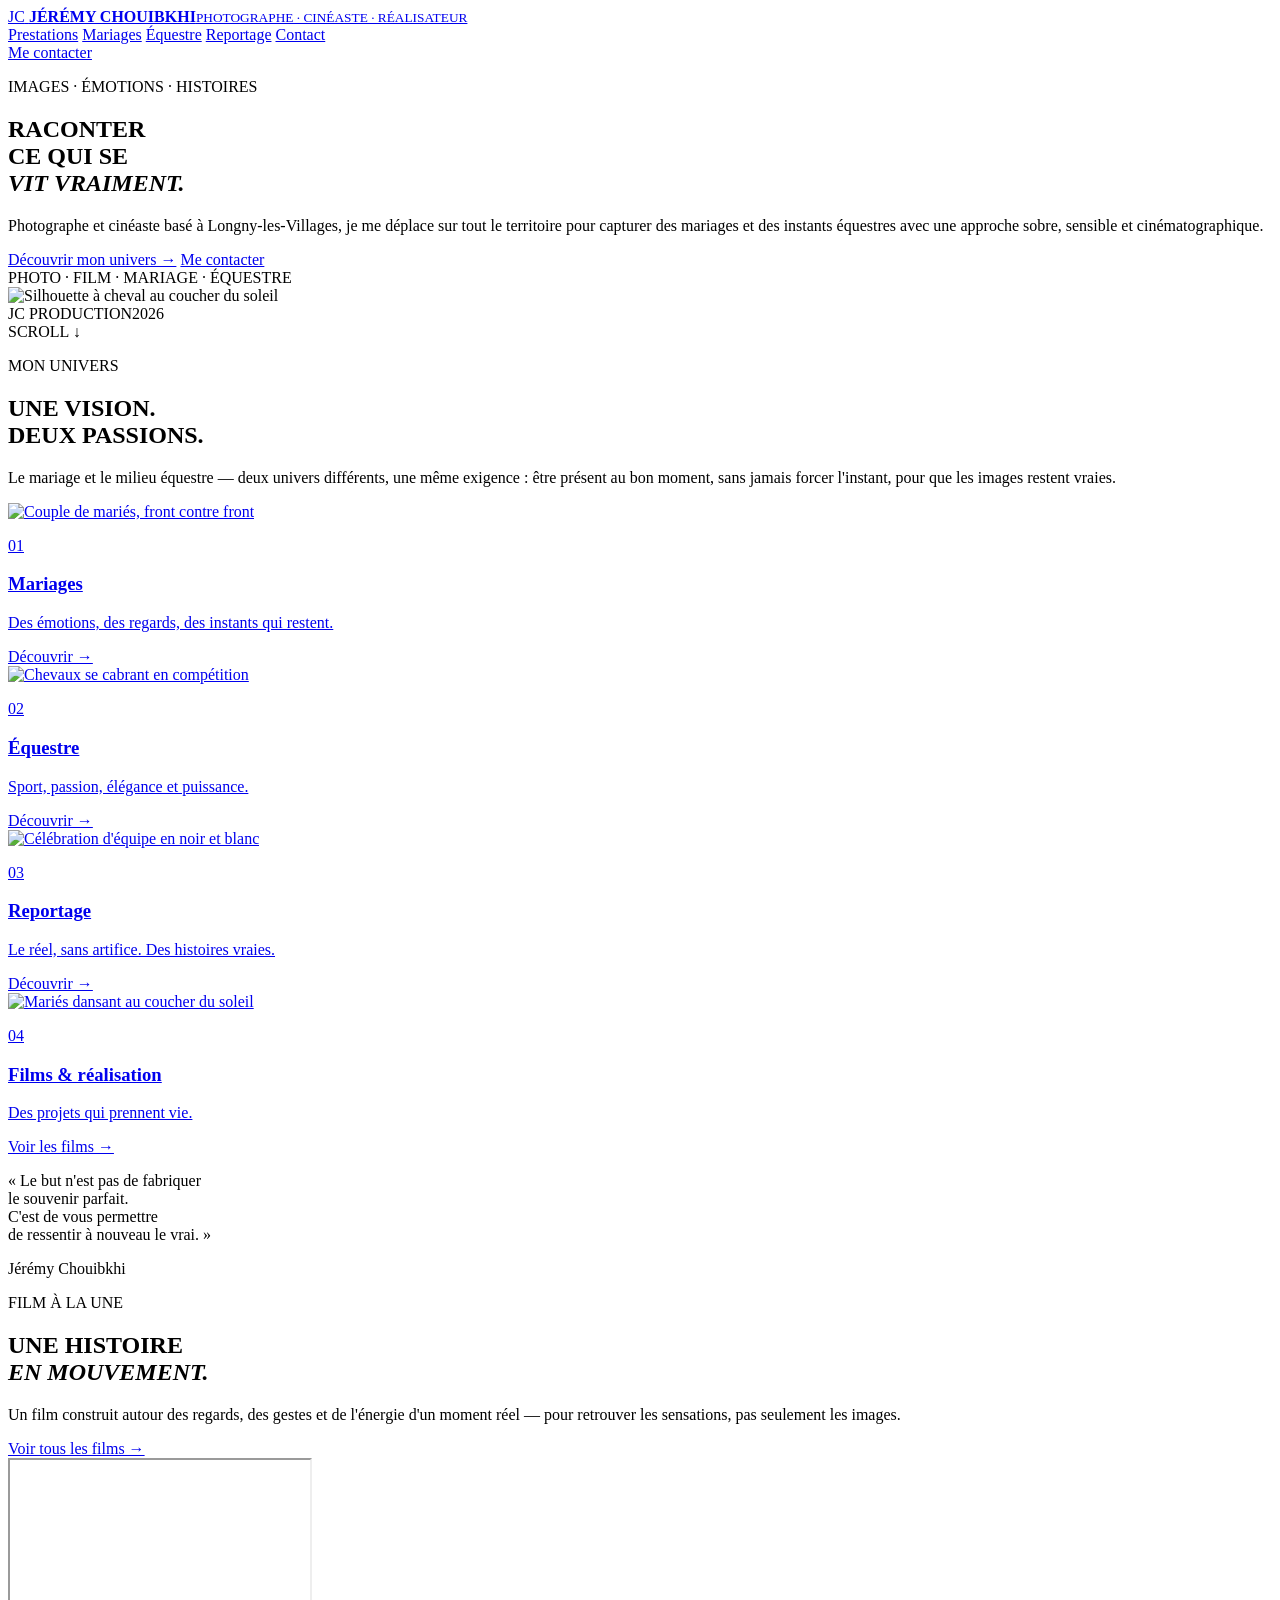
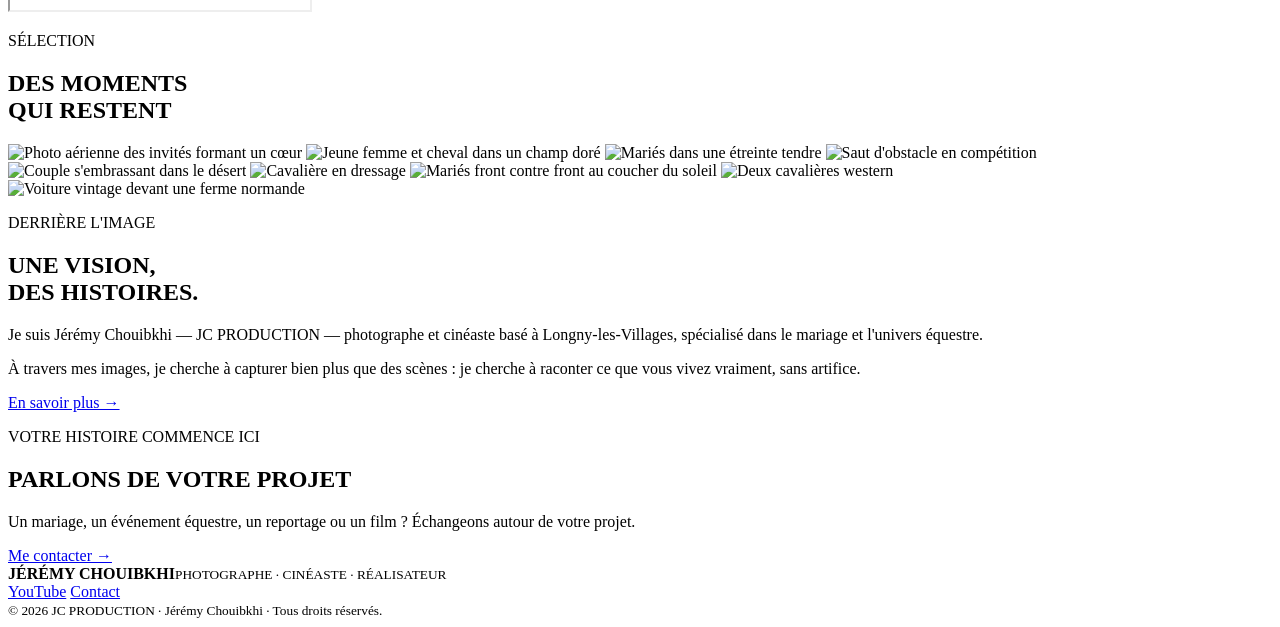
==== index.html @ d21572e8 "Add files via upload" ====
<!doctype html>
<html lang="fr">
<head>
<meta charset="utf-8"><meta name="viewport" content="width=device-width, initial-scale=1">
<meta name="description" content="Jérémy Chouibkhi — Photographe et cinéaste. Mariages et univers équestre, une approche élégante et cinématographique.">
<title>Jérémy Chouibkhi — Photographe · Cinéaste</title>
<link rel="icon" href="favicon.png"><link rel="stylesheet" href="style.css">
</head>
<body>
<header class="nav">
<a class="brand" href="index.html">
<span class="brand-monogram">JC</span>
<span><strong>JÉRÉMY CHOUIBKHI</strong><small>PHOTOGRAPHE · CINÉASTE · RÉALISATEUR</small></span>
</a>
<nav>
<a href="pages/prestations.html">Prestations</a>
<a href="pages/mariages.html">Mariages</a>
<a href="pages/equestre.html">Équestre</a>
<a href="pages/reportage.html">Reportage</a>
<a href="pages/contact.html">Contact</a>
</nav>
<a class="button small" href="pages/contact.html">Me contacter</a>
</header>

<main>
<section class="hero">
<div class="hero-copy">
<p class="eyebrow">IMAGES · ÉMOTIONS · HISTOIRES</p>
<h1>RACONTER<br>CE QUI SE<br><em>VIT VRAIMENT.</em></h1>
<p class="hero-intro">Photographe et cinéaste basé à Longny-les-Villages, je me déplace sur tout le territoire pour capturer des mariages et des instants équestres avec une approche sobre, sensible et cinématographique.</p>
<div class="hero-actions">
<a class="button" href="pages/mariages.html">Découvrir mon univers →</a>
<a class="text-link" href="pages/contact.html">Me contacter</a>
</div>
<div class="hero-signature"><span></span> PHOTO · FILM · MARIAGE · ÉQUESTRE</div>
</div>
<div class="hero-portrait">
<img src="assets/equestre-11.jpg" alt="Silhouette à cheval au coucher du soleil">
<div class="portrait-caption"><span>JC PRODUCTION</span><span>2026</span></div>
</div>
<div class="scroll">SCROLL <b>↓</b></div>
</section>

<section id="univers" class="intro">
<p class="eyebrow">MON UNIVERS</p>
<h2>UNE VISION.<br>DEUX PASSIONS.</h2>
<p class="lead">Le mariage et le milieu équestre — deux univers différents, une même exigence : être présent au bon moment, sans jamais forcer l'instant, pour que les images restent vraies.</p>
</section>

<section class="cards">
<a class="card" href="pages/mariages.html">
<img src="assets/mariage-03.jpg" alt="Couple de mariés, front contre front">
<div class="card-shade"></div><div class="card-copy">
<p class="eyebrow">01</p><h3>Mariages</h3>
<p>Des émotions, des regards, des instants qui restent.</p><span>Découvrir →</span>
</div>
</a>
<a class="card" href="pages/equestre.html">
<img src="assets/equestre-05.jpg" alt="Chevaux se cabrant en compétition">
<div class="card-shade"></div><div class="card-copy">
<p class="eyebrow">02</p><h3>Équestre</h3>
<p>Sport, passion, élégance et puissance.</p><span>Découvrir →</span>
</div>
</a>
<a class="card" href="pages/reportage.html">
<img src="assets/equestre-09.jpg" alt="Célébration d'équipe en noir et blanc">
<div class="card-shade"></div><div class="card-copy">
<p class="eyebrow">03</p><h3>Reportage</h3>
<p>Le réel, sans artifice. Des histoires vraies.</p><span>Découvrir →</span>
</div>
</a>
<a class="card" href="https://youtube.com/@j.cphotographe" target="_blank" rel="noopener">
<img src="assets/mariage-09.jpg" alt="Mariés dansant au coucher du soleil">
<div class="card-shade"></div><div class="card-copy">
<p class="eyebrow">04</p><h3>Films & réalisation</h3>
<p>Des projets qui prennent vie.</p><span>Voir les films →</span>
</div>
</a>
</section>

<section class="manifesto">
<p>« Le but n'est pas de fabriquer<br>le souvenir parfait.<br>C'est de vous permettre<br>de ressentir à nouveau le vrai. »</p>
<span>Jérémy Chouibkhi</span>
</section>

<section class="feature">
<div>
<p class="eyebrow">FILM À LA UNE</p>
<h2>UNE HISTOIRE<br><em>EN MOUVEMENT.</em></h2>
<p>Un film construit autour des regards, des gestes et de l'énergie d'un moment réel — pour retrouver les sensations, pas seulement les images.</p>
<a class="button" href="https://youtube.com/@j.cphotographe" target="_blank" rel="noopener">Voir tous les films →</a>
</div>
<div class="film-frame">
<iframe src="https://www.youtube-nocookie.com/embed/g7S-Ih8lZZs?modestbranding=1&rel=0" title="Film à la une" allow="accelerometer; autoplay; clipboard-write; encrypted-media; gyroscope; picture-in-picture" allowfullscreen loading="lazy"></iframe>
</div>
</section>

<section class="gallery">
<div class="section-head"><div><p class="eyebrow">SÉLECTION</p><h2>DES MOMENTS<br>QUI RESTENT</h2></div></div>
<div class="gallery-grid">
<img src="assets/mariage-01.jpg" alt="Photo aérienne des invités formant un cœur">
<img src="assets/equestre-07.jpg" alt="Jeune femme et cheval dans un champ doré">
<img src="assets/mariage-07.jpg" alt="Mariés dans une étreinte tendre">
<img src="assets/equestre-03.jpg" alt="Saut d'obstacle en compétition">
<img src="assets/mariage-20.jpg" alt="Couple s'embrassant dans le désert">
<img src="assets/equestre-04.jpg" alt="Cavalière en dressage">
<img src="assets/mariage-14.jpg" alt="Mariés front contre front au coucher du soleil">
<img src="assets/equestre-13.jpg" alt="Deux cavalières western">
</div>
</section>

<section id="apropos" class="about">
<img src="assets/mariage-prep-04.jpg" alt="Voiture vintage devant une ferme normande">
<div class="about-copy">
<p class="eyebrow">DERRIÈRE L'IMAGE</p>
<h2>UNE VISION,<br>DES HISTOIRES.</h2>
<p>Je suis Jérémy Chouibkhi — JC PRODUCTION — photographe et cinéaste basé à Longny-les-Villages, spécialisé dans le mariage et l'univers équestre.</p>
<p>À travers mes images, je cherche à capturer bien plus que des scènes : je cherche à raconter ce que vous vivez vraiment, sans artifice.</p>
<a class="button" href="pages/contact.html">En savoir plus →</a>
</div>
</section>

<section id="contact" class="contact">
<p class="eyebrow">VOTRE HISTOIRE COMMENCE ICI</p>
<h2>PARLONS DE VOTRE PROJET</h2>
<p>Un mariage, un événement équestre, un reportage ou un film ? Échangeons autour de votre projet.</p>
<a class="button" href="pages/contact.html">Me contacter →</a>
</section>
</main>

<footer>
<div><strong>JÉRÉMY CHOUIBKHI</strong><small>PHOTOGRAPHE · CINÉASTE · RÉALISATEUR</small></div>
<div class="footer-links">
<a href="https://youtube.com/@j.cphotographe" target="_blank" rel="noopener">YouTube</a>
<a href="pages/contact.html">Contact</a>
</div>
<small>© 2026 JC PRODUCTION · Jérémy Chouibkhi · Tous droits réservés.</small>
</footer>
</body>
</html>
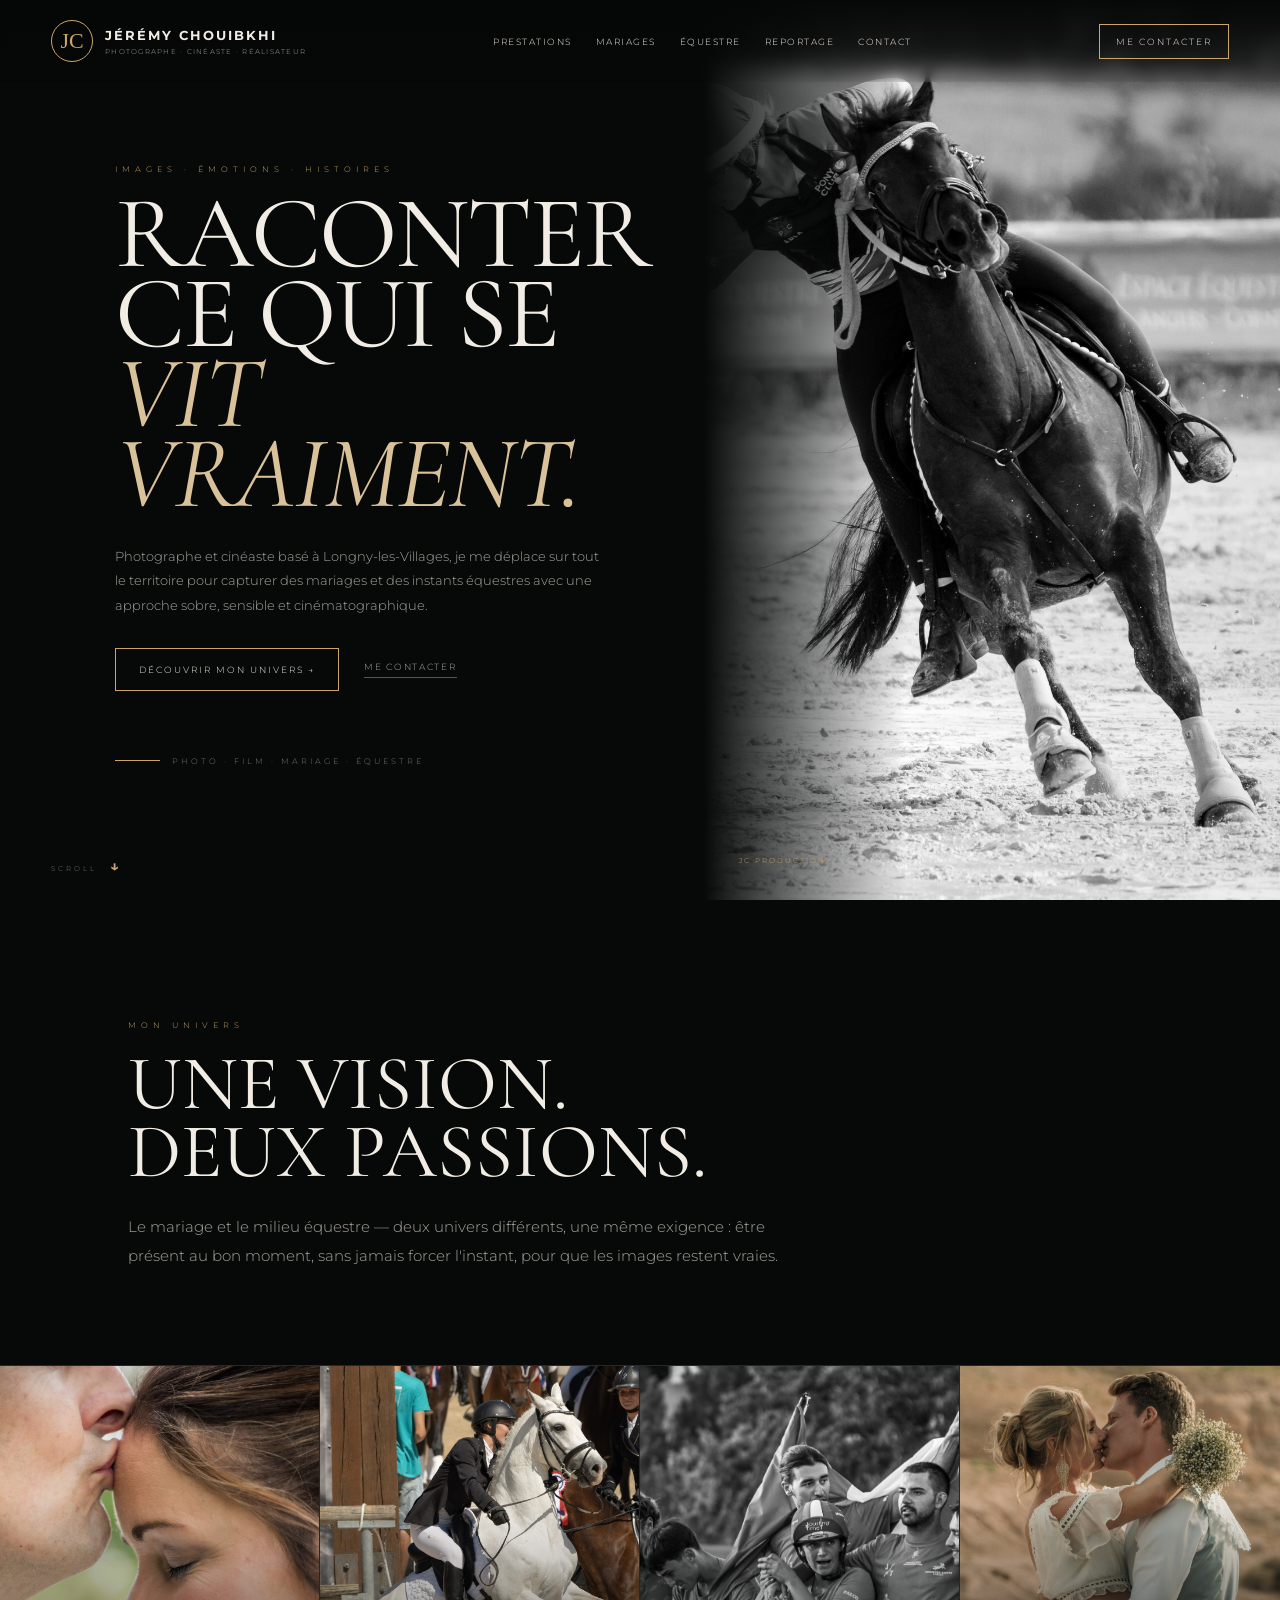
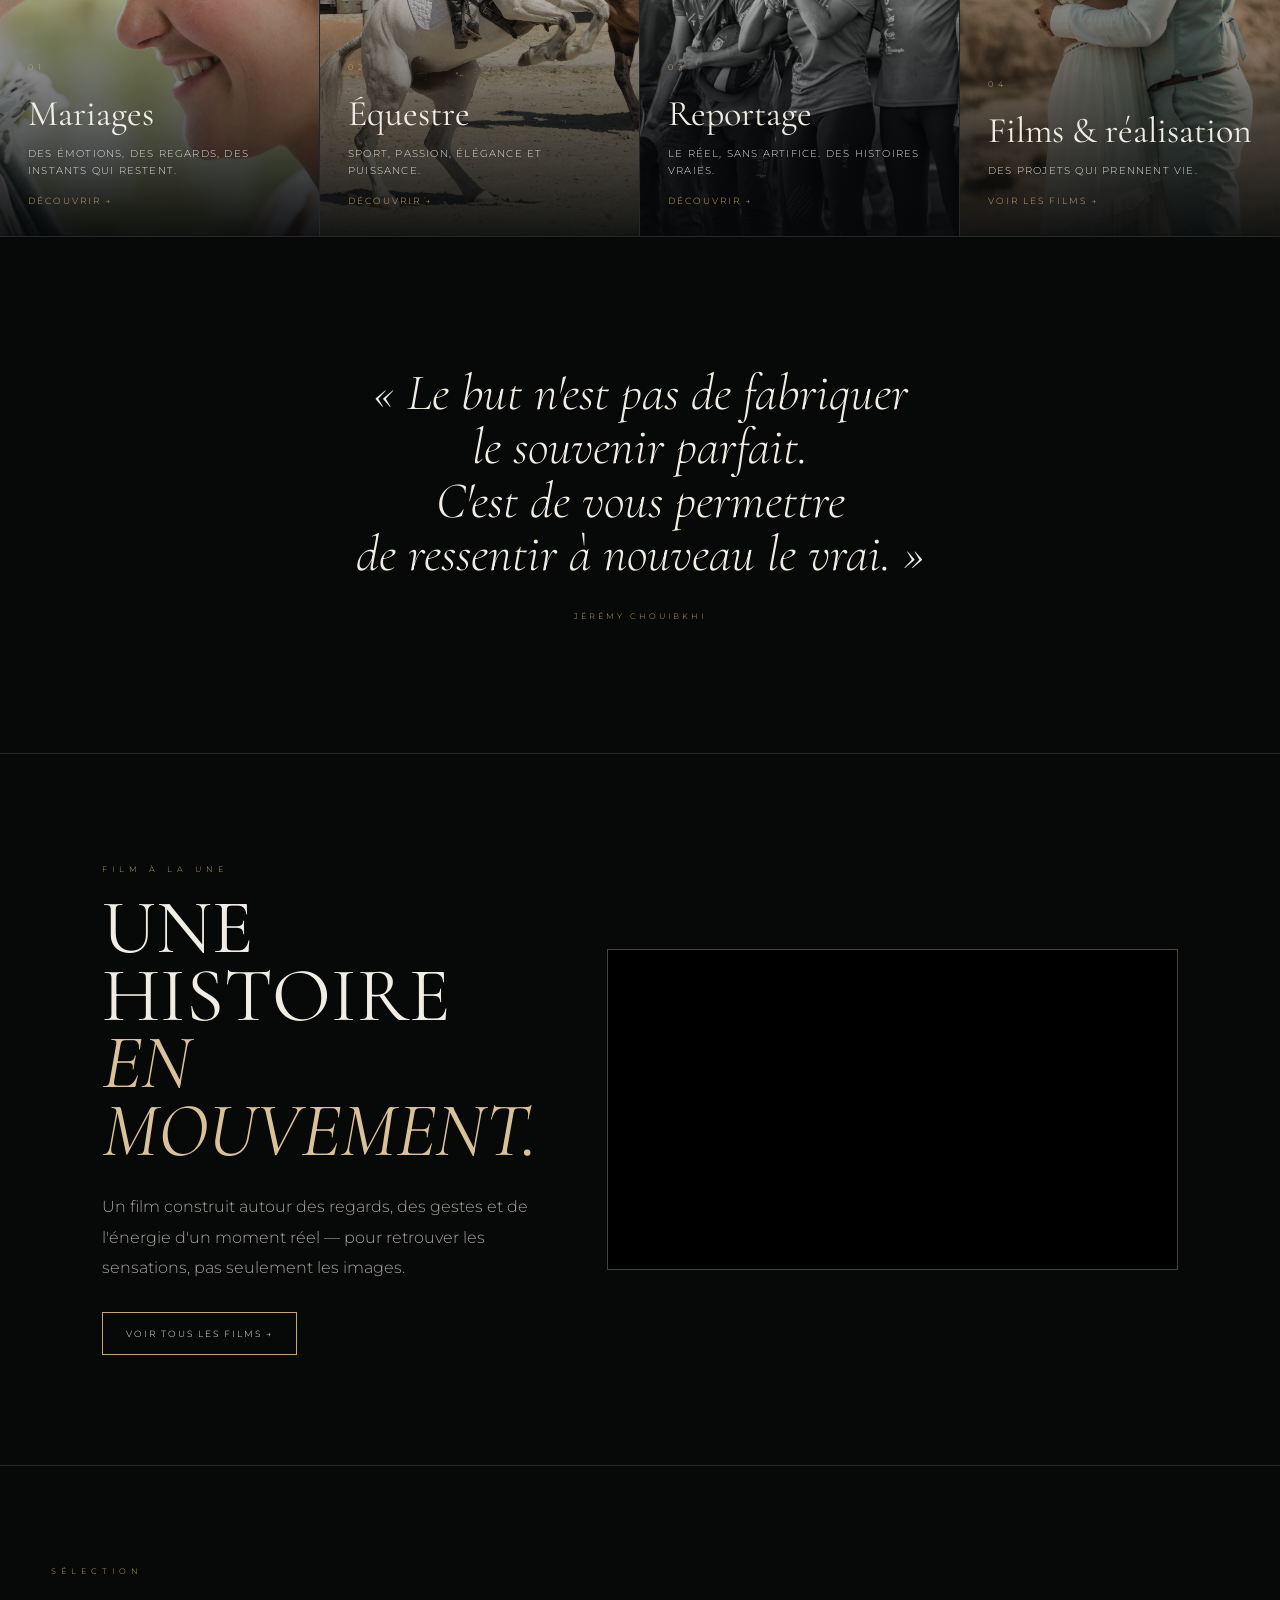
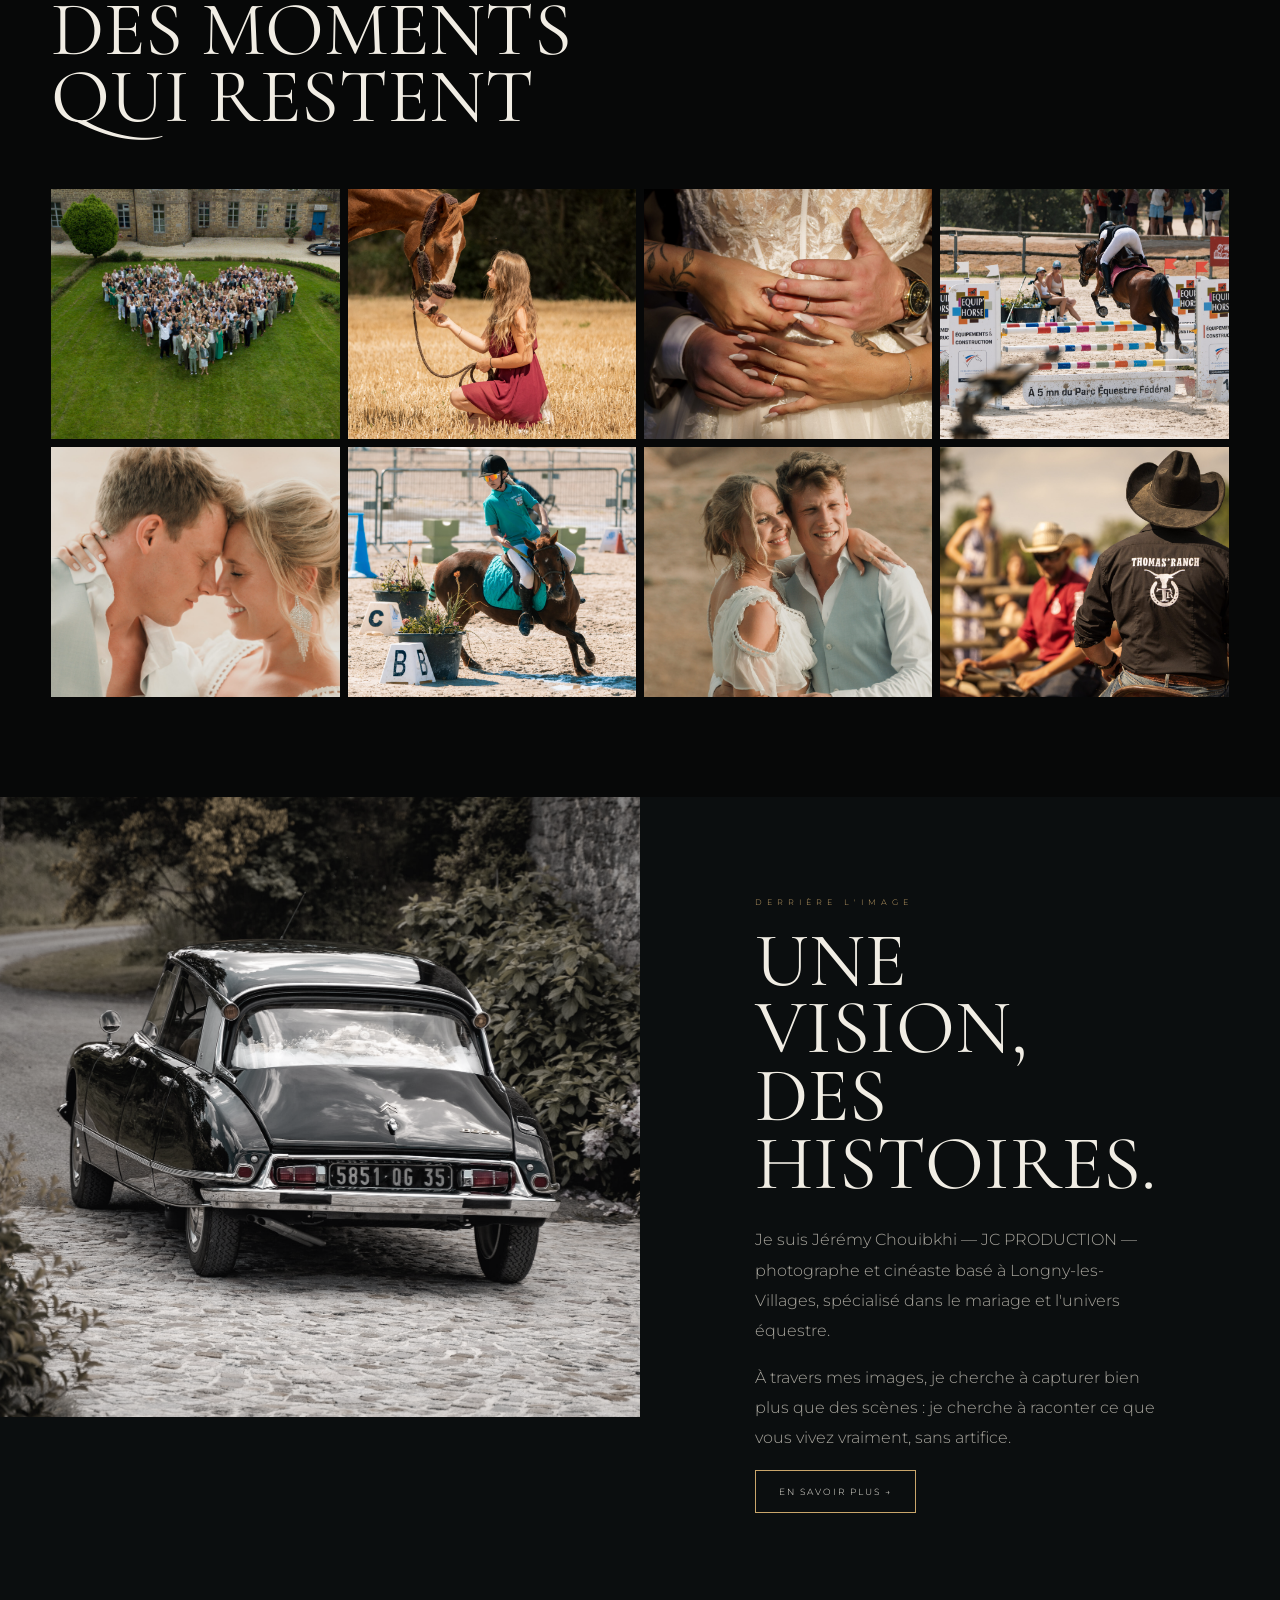
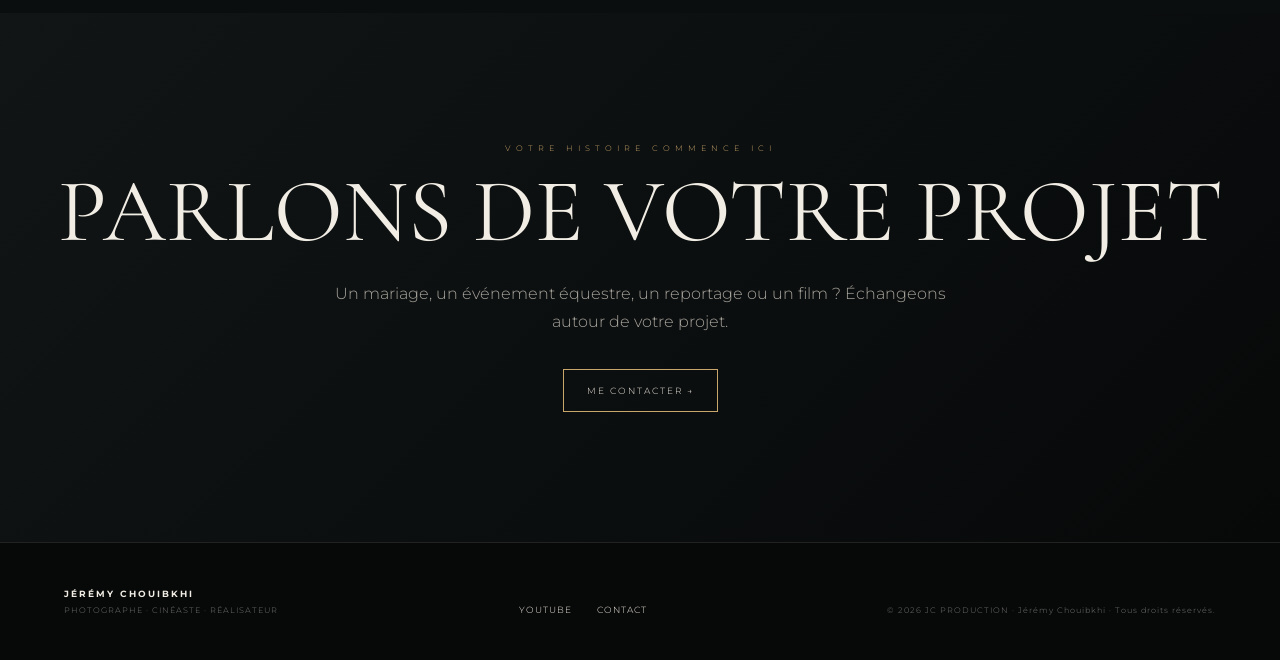
==== commit 3308113f: "Add files via upload" ====
--- a/index.html
+++ b/index.html
@@ -1,10 +1,62 @@
 <!doctype html>
 <html lang="fr">
 <head>
+<!-- Google tag (gtag.js) -->
+<script async src="https://www.googletagmanager.com/gtag/js?id=G-5SWFVMCVSF">
+</script>
+<script>
+  window.dataLayer = window.dataLayer || [];
+  function gtag(){dataLayer.push(arguments);}
+  gtag('js', new Date());
+
+  gtag('config', 'G-5SWFVMCVSF');
+</script>
+
 <meta charset="utf-8"><meta name="viewport" content="width=device-width, initial-scale=1">
 <meta name="description" content="Jérémy Chouibkhi — Photographe et cinéaste. Mariages et univers équestre, une approche élégante et cinématographique.">
 <title>Jérémy Chouibkhi — Photographe · Cinéaste</title>
 <link rel="icon" href="favicon.png"><link rel="stylesheet" href="style.css">
+<link rel="canonical" href="https://jc-production-nord.netlify.app/">
+<meta property="og:type" content="website">
+<meta property="og:site_name" content="JC PRODUCTION — Jérémy Chouibkhi">
+<meta property="og:locale" content="fr_FR">
+<meta property="og:title" content="Jérémy Chouibkhi — Photographe · Cinéaste">
+<meta property="og:description" content="Jérémy Chouibkhi — Photographe et cinéaste. Mariages et univers équestre, une approche élégante et cinématographique.">
+<meta property="og:url" content="https://jc-production-nord.netlify.app/">
+<meta property="og:image" content="https://jc-production-nord.netlify.app/assets/equestre-11.jpg">
+<meta property="og:image:width" content="1200">
+<meta property="og:image:height" content="1200">
+<meta name="twitter:card" content="summary_large_image">
+<meta name="twitter:title" content="Jérémy Chouibkhi — Photographe · Cinéaste">
+<meta name="twitter:description" content="Jérémy Chouibkhi — Photographe et cinéaste. Mariages et univers équestre, une approche élégante et cinématographique.">
+<meta name="twitter:image" content="https://jc-production-nord.netlify.app/assets/equestre-11.jpg">
+<script type="application/ld+json">
+{
+  "@context": "https://schema.org",
+  "@type": "LocalBusiness",
+  "@id": "https://jc-production-nord.netlify.app/#business",
+  "name": "JC PRODUCTION — Jérémy Chouibkhi",
+  "image": "https://jc-production-nord.netlify.app/assets/equestre-11.jpg",
+  "url": "https://jc-production-nord.netlify.app/",
+  "telephone": "+33620378814",
+  "email": "jcphotographenord@gmail.com",
+  "priceRange": "€€",
+  "address": {
+    "@type": "PostalAddress",
+    "streetAddress": "1 Rue Léon Groutel",
+    "postalCode": "61290",
+    "addressLocality": "Longny-les-Villages",
+    "addressCountry": "FR"
+  },
+  "areaServed": "FR",
+  "description": "Photographe et cinéaste basé à Longny-les-Villages, spécialisé dans le mariage et l'univers équestre. Approche cinématographique en photo et en film.",
+  "sameAs": [
+    "https://www.instagram.com/j.cphotographe_equestre/",
+    "https://www.facebook.com/profile.php?id=100082983522044",
+    "https://youtube.com/@j.cphotographe"
+  ]
+}
+</script>
 </head>
 <body>
 <header class="nav">
--- a/style.css
+++ b/style.css
@@ -0,0 +1,131 @@
+@import url('https://fonts.googleapis.com/css2?family=Cormorant+Garamond:ital,wght@0,400;0,500;1,400&family=Montserrat:wght@300;400;500;600&display=swap');
+:root{--bg:#070808;--panel:#0c0f10;--text:#f1ede4;--muted:#a7a49c;--gold:#c9a66b;--line:rgba(201,166,107,.35)}
+*{box-sizing:border-box}html{scroll-behavior:smooth}body{margin:0;background:var(--bg);color:var(--text);font-family:Montserrat,Arial,sans-serif;font-weight:300}a{color:inherit;text-decoration:none}
+.nav{position:fixed;z-index:20;top:0;left:0;right:0;height:82px;display:flex;align-items:center;justify-content:space-between;padding:0 4vw;background:linear-gradient(#050606ed,transparent);backdrop-filter:blur(5px)}
+.brand{display:flex;gap:12px;align-items:center}.brand-monogram{color:var(--gold);font-family:Georgia,serif;font-size:22px;width:42px;height:42px;border:1px solid var(--gold);border-radius:50%;display:grid;place-items:center}.brand strong{display:block;font-size:13px;letter-spacing:2px}.brand small{display:block;font-size:6.5px;letter-spacing:1.25px;margin-top:5px;color:#aaa}.nav nav{display:flex;gap:24px;font-size:9px;text-transform:uppercase;letter-spacing:1.5px}.nav nav a:hover{color:var(--gold)}
+.button{display:inline-flex;align-items:center;gap:18px;border:1px solid var(--gold);padding:15px 23px;text-transform:uppercase;letter-spacing:2px;font-size:9px;transition:.3s}.button:hover{background:var(--gold);color:#101010}.button.small{padding:11px 16px}
+.hero{min-height:760px;height:100vh;display:grid;grid-template-columns:55% 45%;position:relative;overflow:hidden;background:#070808}.hero-copy{display:flex;flex-direction:column;justify-content:center;padding:100px 8vw 70px 9vw;position:relative;z-index:2}.eyebrow{font-size:8px;letter-spacing:5px;color:var(--gold);text-transform:uppercase;margin:0 0 20px}.hero h1{font-family:'Cormorant Garamond',Georgia,serif;font-size:clamp(65px,8vw,124px);font-weight:400;line-height:.78;margin:0 0 30px;letter-spacing:-2px}.hero h1 em,.intro h2 em,.feature h2 em,.gallery h2 em,.about h2 em,.contact h2 em{font-style:italic;color:#d9c29a}.hero-intro{max-width:540px;color:var(--muted);font-size:13px;line-height:1.9;margin:0 0 30px}.hero-actions{display:flex;align-items:center;gap:25px}.text-link{font-size:9px;text-transform:uppercase;letter-spacing:1.7px;color:#aaa;border-bottom:1px solid #555;padding-bottom:5px}.hero-signature{display:flex;align-items:center;gap:12px;margin-top:65px;color:#777;font-size:8px;letter-spacing:3px}.hero-signature span{display:block;width:45px;height:1px;background:var(--gold)}
+.hero-portrait{position:relative;overflow:hidden;background:#111}.hero-portrait img{width:100%;height:100%;object-fit:cover;object-position:65% center;filter:grayscale(1) contrast(1.05)}.hero-portrait:before{content:'';position:absolute;inset:0;background:linear-gradient(90deg,#070808 0%,transparent 35%,rgba(0,0,0,.08) 100%);z-index:1}.portrait-caption{position:absolute;z-index:2;bottom:35px;right:35px;left:35px;display:flex;justify-content:space-between;font-size:7px;letter-spacing:2px;color:#aaa}.portrait-caption span:first-child{color:var(--gold)}.scroll{position:absolute;bottom:25px;left:4vw;color:#777;font-size:7px;letter-spacing:3px;z-index:4}.scroll b{color:var(--gold);font-size:15px;margin-left:8px}
+.intro{padding:120px 10vw 80px;max-width:950px}.intro h2,.feature h2,.gallery h2,.about h2,.contact h2{font-family:'Cormorant Garamond',Georgia,serif;font-weight:400;font-size:clamp(45px,6vw,80px);line-height:.88;margin:0 0 28px}.lead{color:var(--muted);font-size:15px;line-height:1.9;max-width:680px}
+.cards{display:grid;grid-template-columns:repeat(4,1fr);border-top:1px solid #25282a;border-bottom:1px solid #25282a}.card{height:470px;position:relative;overflow:hidden;border-right:1px solid #25282a}.card:last-child{border:0}.card img{width:100%;height:100%;object-fit:cover;transition:transform .7s;filter:saturate(.9)}.card:hover img{transform:scale(1.06)}.card-shade{position:absolute;inset:0;background:linear-gradient(transparent 28%,#050708ed)}.card-copy{position:absolute;left:28px;right:25px;bottom:28px}.card h3{font-family:'Cormorant Garamond',Georgia,serif;font-size:36px;font-weight:400;margin:0 0 10px}.card p:not(.eyebrow){color:#ddd;font-size:10px;line-height:1.7;text-transform:uppercase;letter-spacing:1.2px}.card span{font-size:9px;letter-spacing:2px;text-transform:uppercase;color:var(--gold)}
+.manifesto{text-align:center;padding:130px 20px;border-bottom:1px solid #25282a}.manifesto p{font-family:'Cormorant Garamond',Georgia,serif;font-style:italic;font-size:clamp(30px,4vw,54px);line-height:1.05;margin:0 0 22px}.manifesto span{font-size:8px;letter-spacing:3px;color:var(--gold);text-transform:uppercase}
+.feature{display:grid;grid-template-columns:.8fr 1.2fr;gap:70px;align-items:center;padding:110px 8vw;border-bottom:1px solid #25282a}.feature>div:first-child p:not(.eyebrow){color:var(--muted);line-height:1.9;max-width:480px;margin-bottom:28px}.film-frame{aspect-ratio:16/9;border:1px solid #48433a;padding:7px}.film-placeholder{height:100%;display:grid;place-items:center;align-content:center;background:radial-gradient(circle at 50% 35%,#3d3326,#101414 60%);text-align:center}.play{width:70px;height:70px;border:1px solid var(--gold);border-radius:50%;display:grid;place-items:center;color:var(--gold);margin-bottom:15px}.film-placeholder p{font-family:'Cormorant Garamond',Georgia,serif;font-size:28px;margin:0}.film-placeholder small{font-size:8px;letter-spacing:2px;color:#aaa;margin-top:8px}
+.gallery{padding:100px 4vw}.section-head{display:flex;justify-content:space-between;align-items:end;margin-bottom:30px}.section-head>p{color:#777;font-size:10px;line-height:1.8;text-align:right}.gallery-grid{display:grid;grid-template-columns:repeat(4,1fr);gap:8px}.gallery-grid img{width:100%;height:250px;object-fit:cover;transition:.3s}.gallery-grid img:hover{transform:scale(1.01);filter:saturate(1.1)}
+.about{display:grid;grid-template-columns:1fr 1fr;align-items:stretch;background:#0b0e0f}.about img{width:100%;height:620px;object-fit:cover;object-position:center;filter:grayscale(.7)}.about-copy{padding:100px 9vw}.about-copy p:not(.eyebrow){color:var(--muted);line-height:1.9;max-width:520px}.contact{text-align:center;padding:130px 20px;background:linear-gradient(135deg,#111516,#070909)}.contact h2{font-size:clamp(50px,7vw,92px)}.contact>p:not(.eyebrow){color:var(--muted);max-width:620px;margin:0 auto 32px;line-height:1.8}
+footer{padding:45px 5vw;display:flex;align-items:end;justify-content:space-between;gap:30px;border-top:1px solid #222;font-size:9px;letter-spacing:1px}footer strong{display:block;letter-spacing:2px}footer small{display:block;color:#777;margin-top:7px}.footer-links{display:flex;gap:25px;text-transform:uppercase}.footer-links a:hover{color:var(--gold)}
+@media(max-width:900px){.nav{height:68px}.nav nav,.nav .button{display:none}.hero{min-height:850px;height:auto;grid-template-columns:1fr}.hero-copy{min-height:500px;padding:130px 8vw 65px}.hero-portrait{height:650px}.hero-portrait img{object-position:60% center}.cards{grid-template-columns:1fr 1fr}.card{height:400px}.feature,.about{grid-template-columns:1fr}.feature{padding:80px 7vw}.about img{height:500px}.gallery-grid{grid-template-columns:1fr 1fr}.gallery-grid img{height:220px}.intro{padding:90px 7vw 60px}footer{flex-direction:column;align-items:flex-start}}
+@media(max-width:520px){.brand strong{font-size:11px}.brand small{font-size:6px}.hero h1{font-size:62px}.hero-intro{font-size:12px}.hero-actions{align-items:flex-start;flex-direction:column;gap:20px}.hero-portrait{height:560px}.cards{grid-template-columns:1fr}.card{height:430px;border-right:0;border-bottom:1px solid #25282a}.gallery-grid{grid-template-columns:1fr}.gallery-grid img{height:270px}.section-head{display:block}.section-head>p{text-align:left;margin-top:15px}.about-copy{padding:75px 8vw}.contact{padding:100px 7vw}}
+
+/* Portfolio pages */
+.portfolio-hero{min-height:78vh;display:grid;align-items:end;position:relative;overflow:hidden;background:#090a0a;border-bottom:1px solid #25282a}
+.portfolio-hero img{position:absolute;inset:0;width:100%;height:100%;object-fit:cover;filter:saturate(.8);opacity:.62}
+.portfolio-hero:after{content:"";position:absolute;inset:0;background:linear-gradient(90deg,rgba(4,5,5,.92) 0%,rgba(4,5,5,.45) 55%,rgba(4,5,5,.15) 100%),linear-gradient(0deg,#070808 0%,transparent 60%)}
+.portfolio-hero-copy{position:relative;z-index:2;padding:150px 8vw 85px;max-width:900px}
+.portfolio-hero h1{font-family:'Cormorant Garamond',Georgia,serif;font-size:clamp(70px,10vw,150px);font-weight:400;line-height:.8;margin:0 0 28px;letter-spacing:-3px}
+.portfolio-hero .hero-sub{max-width:650px;color:#c2beb5;line-height:1.9;font-size:14px;margin:0}
+.portfolio-intro{padding:105px 8vw 65px;display:grid;grid-template-columns:.7fr 1.3fr;gap:70px;border-bottom:1px solid #25282a}
+.portfolio-intro h2{font-family:'Cormorant Garamond',Georgia,serif;font-size:clamp(42px,5vw,70px);font-weight:400;line-height:.9;margin:0}
+.portfolio-intro-copy{color:var(--muted);font-size:14px;line-height:2;max-width:720px}
+.portfolio-grid{padding:55px 4vw 110px;display:grid;grid-template-columns:repeat(12,1fr);gap:10px}
+.portfolio-item{position:relative;overflow:hidden;background:#101313;min-height:300px}
+.portfolio-item img{display:block;width:100%;height:100%;object-fit:cover;transition:transform .8s,filter .5s}
+.portfolio-item:hover img{transform:scale(1.035);filter:brightness(1.08)}
+.portfolio-item:nth-child(1){grid-column:span 7;height:620px}.portfolio-item:nth-child(2){grid-column:span 5;height:620px}.portfolio-item:nth-child(3){grid-column:span 5;height:480px}.portfolio-item:nth-child(4){grid-column:span 7;height:480px}.portfolio-item:nth-child(n+5){grid-column:span 4;height:360px}
+.portfolio-caption{position:absolute;left:20px;right:20px;bottom:18px;z-index:2;display:flex;justify-content:space-between;align-items:end;font-size:8px;letter-spacing:2px;text-transform:uppercase;color:#eee}.portfolio-caption span:last-child{color:var(--gold)}
+.portfolio-item:after{content:"";position:absolute;inset:0;background:linear-gradient(transparent 55%,rgba(0,0,0,.7));pointer-events:none}
+.portfolio-cta{text-align:center;padding:110px 20px 125px;border-top:1px solid #25282a;background:linear-gradient(135deg,#111516,#070909)}
+.portfolio-cta h2{font-family:'Cormorant Garamond',Georgia,serif;font-size:clamp(50px,7vw,92px);font-weight:400;line-height:.9;margin:0 0 25px}.portfolio-cta p{color:var(--muted);max-width:620px;margin:0 auto 30px;line-height:1.8;font-size:13px}
+.back-link{display:inline-block;margin-bottom:30px;color:#aaa;font-size:9px;letter-spacing:2px;text-transform:uppercase}.back-link:hover{color:var(--gold)}
+@media(max-width:900px){.portfolio-intro{grid-template-columns:1fr;gap:30px}.portfolio-item:nth-child(1),.portfolio-item:nth-child(2),.portfolio-item:nth-child(3),.portfolio-item:nth-child(4),.portfolio-item:nth-child(n+5){grid-column:span 6;height:390px}.portfolio-hero-copy{padding:130px 7vw 70px}}
+@media(max-width:520px){.portfolio-hero{min-height:720px}.portfolio-hero h1{font-size:68px}.portfolio-grid{grid-template-columns:1fr;padding:35px 5vw 75px}.portfolio-item:nth-child(1),.portfolio-item:nth-child(2),.portfolio-item:nth-child(3),.portfolio-item:nth-child(4),.portfolio-item:nth-child(n+5){grid-column:1;height:360px}.portfolio-intro{padding:75px 7vw 50px}}
+
+/* Services page */
+.service-hero{min-height:82vh;display:flex;align-items:end;position:relative;overflow:hidden;background:radial-gradient(circle at 75% 30%,#272118 0%,#0b0d0d 38%,#070808 75%);border-bottom:1px solid #25282a}
+.service-hero:after{content:'';position:absolute;inset:0;background:linear-gradient(90deg,rgba(4,5,5,.2),transparent 60%),linear-gradient(0deg,#070808 0%,transparent 55%)}
+.service-hero-copy{position:relative;z-index:2;padding:150px 8vw 95px;max-width:1050px}
+.service-hero h1{font-family:'Cormorant Garamond',Georgia,serif;font-weight:400;font-size:clamp(65px,9vw,135px);line-height:.8;letter-spacing:-3px;margin:0 0 35px}
+.service-hero-copy>p:last-child{max-width:680px;color:#c2beb5;line-height:1.95;font-size:14px}
+.service-intro{padding:105px 8vw 70px;display:grid;grid-template-columns:.7fr 1.3fr;gap:70px;border-bottom:1px solid #25282a}
+.service-intro h2,.service-duo h2,.process h2{font-family:'Cormorant Garamond',Georgia,serif;font-weight:400;font-size:clamp(44px,5vw,72px);line-height:.88;margin:0}
+.services-grid{display:grid;grid-template-columns:1fr 1fr;border-bottom:1px solid #25282a}
+.service-card{min-height:390px;padding:55px 5vw;border-right:1px solid #25282a;border-bottom:1px solid #25282a;position:relative;transition:.35s;background:#080a0a}
+.service-card:nth-child(2n){border-right:0}.service-card:nth-child(n+3){border-bottom:0}
+.service-card:hover{background:#0d1111}.service-number{font-size:9px;letter-spacing:3px;color:var(--gold)}
+.service-card h3{font-family:'Cormorant Garamond',Georgia,serif;font-size:55px;font-weight:400;margin:55px 0 15px}
+.service-card p{color:var(--muted);line-height:1.9;font-size:13px;max-width:520px}.service-link{display:inline-block;margin-top:25px;color:var(--gold);font-size:9px;letter-spacing:1.8px;text-transform:uppercase}
+.service-duo{display:grid;grid-template-columns:1fr 1fr;border-bottom:1px solid #25282a}.service-duo-block{padding:105px 8vw}.service-duo-block:first-child{border-right:1px solid #25282a}.service-duo-block p:last-child{color:var(--muted);font-size:13px;line-height:1.9;max-width:530px;margin-top:30px}
+.process{display:grid;grid-template-columns:.8fr 1.2fr;gap:80px;padding:110px 8vw;border-bottom:1px solid #25282a}.process-list{display:grid;grid-template-columns:1fr 1fr;gap:45px 55px}.process-list>div{border-top:1px solid #3a3b38;padding-top:18px}.process-list span{color:var(--gold);font-size:8px;letter-spacing:2px}.process-list h3{font-family:'Cormorant Garamond',Georgia,serif;font-size:32px;font-weight:400;margin:18px 0 8px}.process-list p{color:var(--muted);font-size:12px;line-height:1.8;margin:0}
+@media(max-width:900px){.service-intro,.process{grid-template-columns:1fr;gap:35px}.services-grid{grid-template-columns:1fr}.service-card:nth-child(n){border-right:0;border-bottom:1px solid #25282a}.service-card:last-child{border-bottom:0}.service-duo{grid-template-columns:1fr}.service-duo-block:first-child{border-right:0;border-bottom:1px solid #25282a}.process-list{grid-template-columns:1fr 1fr}.service-hero-copy{padding:130px 7vw 75px}}
+@media(max-width:520px){.service-hero{min-height:720px}.service-hero h1{font-size:67px}.service-intro{padding:75px 7vw 50px}.service-card{padding:45px 7vw;min-height:350px}.service-card h3{font-size:48px;margin-top:45px}.service-duo-block{padding:80px 7vw}.process{padding:80px 7vw}.process-list{grid-template-columns:1fr;gap:35px}}
+
+/* Wedding premium page */
+.wedding-hero{min-height:92vh;position:relative;display:flex;align-items:flex-end;overflow:hidden;border-bottom:1px solid #25282a;background:#080909}
+.wedding-hero img{position:absolute;inset:0;width:100%;height:100%;object-fit:cover;object-position:center 42%;filter:saturate(.82);transform:scale(1.015)}
+.wedding-hero:before{content:'';position:absolute;inset:0;background:linear-gradient(90deg,rgba(5,6,6,.86),rgba(5,6,6,.28) 58%,rgba(5,6,6,.12)),linear-gradient(0deg,#070808 0%,transparent 55%);z-index:1}
+.wedding-hero-copy{position:relative;z-index:2;padding:160px 8vw 100px;max-width:1100px}.wedding-hero-copy h1{font-family:'Cormorant Garamond',Georgia,serif;font-size:clamp(78px,12vw,175px);font-weight:400;line-height:.76;letter-spacing:-5px;margin:0 0 32px}.wedding-hero-copy .hero-sub{font-size:15px;line-height:1.9;color:#d0cbc1;max-width:670px}
+.wedding-statement{padding:120px 8vw 105px;display:grid;grid-template-columns:.55fr 1.45fr;gap:80px;border-bottom:1px solid #25282a}.wedding-statement h2,.wedding-offer h2,.wedding-process h2,.wedding-faq h2{font-family:'Cormorant Garamond',Georgia,serif;font-size:clamp(48px,6vw,82px);font-weight:400;line-height:.86;margin:0}.wedding-statement-copy{max-width:760px;color:var(--muted);font-size:14px;line-height:2}.wedding-statement-copy p{margin:0 0 20px}
+.wedding-offers{display:grid;grid-template-columns:repeat(3,1fr);border-bottom:1px solid #25282a}.wedding-offer{padding:70px 5vw 75px;border-right:1px solid #25282a;min-height:430px}.wedding-offer:last-child{border-right:0}.wedding-offer .num{font-size:9px;letter-spacing:3px;color:var(--gold)}.wedding-offer h3{font-family:'Cormorant Garamond',Georgia,serif;font-size:48px;font-weight:400;margin:58px 0 18px}.wedding-offer p{font-size:12px;line-height:1.9;color:var(--muted);max-width:380px}.wedding-offer .offer-note{display:block;margin-top:28px;color:#d9c29a;font-size:8px;letter-spacing:1.8px;text-transform:uppercase}
+.wedding-photo-break{display:grid;grid-template-columns:1.15fr .85fr;min-height:650px;border-bottom:1px solid #25282a}.wedding-photo-break .big-photo,.wedding-photo-break .small-photo{overflow:hidden}.wedding-photo-break img{width:100%;height:100%;object-fit:cover}.wedding-photo-break .small-photo{border-left:1px solid #25282a;background:#101212}.wedding-photo-break .small-photo img{filter:grayscale(.8);object-position:center}
+.wedding-process{padding:115px 8vw;border-bottom:1px solid #25282a;display:grid;grid-template-columns:.7fr 1.3fr;gap:80px}.wedding-process-list{display:grid;grid-template-columns:1fr 1fr;gap:45px 55px}.wedding-step{border-top:1px solid #3a3b38;padding-top:18px}.wedding-step .num{font-size:8px;letter-spacing:2px;color:var(--gold)}.wedding-step h3{font-family:'Cormorant Garamond',Georgia,serif;font-size:31px;font-weight:400;margin:17px 0 8px}.wedding-step p{font-size:12px;line-height:1.8;color:var(--muted);margin:0}
+.wedding-quote{padding:110px 8vw;text-align:center;background:#0b0d0e;border-bottom:1px solid #25282a}.wedding-quote blockquote{font-family:'Cormorant Garamond',Georgia,serif;font-size:clamp(38px,5vw,68px);line-height:.95;font-weight:400;font-style:italic;max-width:1050px;margin:0 auto 25px}.wedding-quote p{font-size:8px;letter-spacing:3px;color:var(--gold);text-transform:uppercase}
+.wedding-faq{padding:115px 8vw;display:grid;grid-template-columns:.7fr 1.3fr;gap:80px;border-bottom:1px solid #25282a}.faq-list{border-top:1px solid #333}.faq-item{padding:25px 0;border-bottom:1px solid #333}.faq-item h3{font-size:11px;letter-spacing:1px;font-weight:500;margin:0 0 10px}.faq-item p{font-size:12px;line-height:1.8;color:var(--muted);margin:0}
+@media(max-width:900px){.wedding-statement,.wedding-process,.wedding-faq{grid-template-columns:1fr;gap:40px}.wedding-offers{grid-template-columns:1fr}.wedding-offer{border-right:0;border-bottom:1px solid #25282a;min-height:0}.wedding-offer:last-child{border-bottom:0}.wedding-photo-break{grid-template-columns:1fr;min-height:850px}.wedding-photo-break .small-photo{border-left:0;border-top:1px solid #25282a;height:400px}.wedding-photo-break .big-photo{height:520px}.wedding-process-list{grid-template-columns:1fr 1fr}}
+@media(max-width:520px){.wedding-hero{min-height:760px}.wedding-hero-copy{padding:130px 7vw 70px}.wedding-hero-copy h1{font-size:75px;letter-spacing:-3px}.wedding-statement{padding:80px 7vw 65px}.wedding-offer{padding:55px 7vw}.wedding-offer h3{margin-top:45px}.wedding-photo-break{min-height:760px}.wedding-photo-break .big-photo{height:450px}.wedding-photo-break .small-photo{height:310px}.wedding-process{padding:80px 7vw}.wedding-process-list{grid-template-columns:1fr;gap:35px}.wedding-quote{padding:80px 7vw}.wedding-faq{padding:80px 7vw}}
+
+/* Reportage editorial page */
+.reportage-hero{min-height:92vh;position:relative;display:flex;align-items:flex-end;overflow:hidden;border-bottom:1px solid #25282a;background:#080909}.reportage-hero>img{position:absolute;inset:0;width:100%;height:100%;object-fit:cover;object-position:center 38%;filter:saturate(.72) contrast(1.05);transform:scale(1.02)}.reportage-hero-shade{position:absolute;inset:0;background:linear-gradient(90deg,rgba(4,5,5,.9),rgba(4,5,5,.25) 62%,rgba(4,5,5,.12)),linear-gradient(0deg,#070808 0%,transparent 58%)}.reportage-hero-copy{position:relative;z-index:2;padding:155px 8vw 100px;max-width:1100px}.reportage-hero-copy h1{font-family:'Cormorant Garamond',Georgia,serif;font-size:clamp(78px,12vw,170px);font-weight:400;line-height:.76;letter-spacing:-5px;margin:0 0 34px}.reportage-hero-copy h1 em{font-style:italic;color:#d9c29a}.reportage-hero-copy .hero-sub{font-size:15px;line-height:1.9;color:#d0cbc1;max-width:700px}.reportage-index{position:absolute;z-index:2;right:5vw;bottom:42px;color:#aaa;font-size:8px;letter-spacing:3px}.reportage-statement{padding:120px 8vw 105px;display:grid;grid-template-columns:.65fr 1.35fr;gap:90px;border-bottom:1px solid #25282a}.reportage-statement h2,.reportage-editorial h2,.reportage-process h2,.reportage-film h2{font-family:'Cormorant Garamond',Georgia,serif;font-size:clamp(48px,6vw,82px);font-weight:400;line-height:.86;margin:0}.reportage-statement-copy{max-width:760px;color:var(--muted);font-size:14px;line-height:2}.reportage-statement-copy p{margin:0 0 22px}.reportage-signature{display:flex;align-items:center;gap:13px;margin-top:35px;color:#777;font-size:8px;letter-spacing:2.5px}.reportage-signature span{width:45px;height:1px;background:var(--gold)}
+.reportage-fields{display:grid;grid-template-columns:repeat(4,1fr);border-bottom:1px solid #25282a}.reportage-field{padding:62px 4vw 70px;border-right:1px solid #25282a;min-height:330px}.reportage-field:last-child{border-right:0}.reportage-field>span{color:var(--gold);font-size:8px;letter-spacing:3px}.reportage-field h3{font-family:'Cormorant Garamond',Georgia,serif;font-size:43px;font-weight:400;margin:55px 0 15px}.reportage-field p{color:var(--muted);font-size:11px;line-height:1.9;margin:0}
+.reportage-editorial{display:grid;grid-template-columns:1.25fr .75fr;min-height:680px;border-bottom:1px solid #25282a}.reportage-editorial-main{overflow:hidden}.reportage-editorial-main img{width:100%;height:100%;object-fit:cover;filter:saturate(.82)}.reportage-editorial-side{padding:105px 7vw;background:#0b0e0f;display:flex;flex-direction:column;justify-content:center}.reportage-editorial-side h2{margin-bottom:30px}.reportage-editorial-side h2 em{font-style:italic;color:#d9c29a}.reportage-editorial-side>p:not(.eyebrow):not(.editorial-note){color:var(--muted);line-height:1.9;font-size:13px;max-width:470px}.editorial-note{font-size:8px!important;letter-spacing:2.5px;color:var(--gold)!important;margin-top:35px}
+.reportage-gallery{padding:105px 4vw;border-bottom:1px solid #25282a}.reportage-gallery-grid{display:grid;grid-template-columns:repeat(12,1fr);gap:9px}.reportage-gallery-grid figure{grid-column:span 4;height:430px;margin:0;position:relative;overflow:hidden;background:#111}.reportage-gallery-grid figure.wide{grid-column:span 8}.reportage-gallery-grid img{width:100%;height:100%;object-fit:cover;transition:.7s}.reportage-gallery-grid figure:hover img{transform:scale(1.045)}.reportage-gallery-grid figure:after{content:'';position:absolute;inset:0;background:linear-gradient(transparent 58%,rgba(0,0,0,.72));pointer-events:none}.reportage-gallery-grid figcaption{position:absolute;z-index:2;left:18px;right:18px;bottom:17px;display:flex;justify-content:space-between;font-size:8px;letter-spacing:2px;text-transform:uppercase}.reportage-gallery-grid figcaption span:last-child{color:var(--gold)}
+.reportage-process{padding:115px 8vw;display:grid;grid-template-columns:.7fr 1.3fr;gap:85px;border-bottom:1px solid #25282a}.reportage-process-list{display:grid;grid-template-columns:1fr 1fr;gap:45px 55px}.reportage-process-list>div{border-top:1px solid #3a3b38;padding-top:18px}.reportage-process-list span{font-size:8px;letter-spacing:2px;color:var(--gold)}.reportage-process-list h3{font-family:'Cormorant Garamond',Georgia,serif;font-size:32px;font-weight:400;margin:17px 0 8px}.reportage-process-list p{font-size:12px;line-height:1.8;color:var(--muted);margin:0}
+.reportage-film{display:grid;grid-template-columns:.8fr 1.2fr;gap:70px;align-items:center;padding:110px 8vw;border-bottom:1px solid #25282a}.reportage-film-copy>p:not(.eyebrow){color:var(--muted);font-size:13px;line-height:1.9;max-width:500px;margin:0 0 28px}.reportage-film h2{margin-bottom:28px}.reportage-film h2 em{font-style:italic;color:#d9c29a}.reportage-film-frame{aspect-ratio:16/9;border:1px solid #48433a;padding:7px}.reportage-film-frame>div{height:100%;display:grid;place-items:center;align-content:center;text-align:center;background:radial-gradient(circle at 50% 35%,#3d3326,#101414 60%)}.reportage-film-frame .play{width:70px;height:70px;border:1px solid var(--gold);border-radius:50%;display:grid;place-items:center;color:var(--gold);margin-bottom:15px}.reportage-film-frame p{font-family:'Cormorant Garamond',Georgia,serif;font-size:28px;margin:0}.reportage-film-frame small{font-size:8px;letter-spacing:2px;color:#aaa;margin-top:8px}
+@media(max-width:900px){.reportage-statement,.reportage-process,.reportage-film{grid-template-columns:1fr;gap:40px}.reportage-fields{grid-template-columns:1fr 1fr}.reportage-field:nth-child(2){border-right:0}.reportage-field:nth-child(-n+2){border-bottom:1px solid #25282a}.reportage-editorial{grid-template-columns:1fr;min-height:900px}.reportage-editorial-main{height:520px}.reportage-gallery-grid figure,.reportage-gallery-grid figure.wide{grid-column:span 6;height:390px}.reportage-hero-copy{padding:145px 7vw 75px}}
+@media(max-width:520px){.reportage-hero{min-height:760px}.reportage-hero-copy{padding:130px 7vw 70px}.reportage-hero-copy h1{font-size:73px;letter-spacing:-3px}.reportage-statement{padding:80px 7vw 65px}.reportage-fields{grid-template-columns:1fr}.reportage-field{border-right:0!important;border-bottom:1px solid #25282a!important;padding:50px 7vw;min-height:0}.reportage-field:last-child{border-bottom:0!important}.reportage-editorial-main{height:420px}.reportage-editorial-side{padding:75px 7vw}.reportage-gallery{padding:80px 5vw}.reportage-gallery-grid{grid-template-columns:1fr}.reportage-gallery-grid figure,.reportage-gallery-grid figure.wide{grid-column:1;height:360px}.reportage-process{padding:80px 7vw}.reportage-process-list{grid-template-columns:1fr;gap:35px}.reportage-film{padding:80px 7vw}}
+
+/* Real video embeds inside film frames */
+.film-frame,.reportage-film-frame{position:relative;background:#000}
+.film-frame iframe,.reportage-film-frame iframe,.video-card iframe{position:absolute;inset:0;width:100%;height:100%;border:0;display:block}
+.film-frame{position:relative}
+
+/* Multi-video grid (mariages / equestre / reportage film showcases) */
+.video-section{padding:110px 8vw;border-bottom:1px solid #25282a}
+.video-section .section-head{margin-bottom:50px}
+.video-grid{display:grid;grid-template-columns:repeat(2,1fr);gap:28px}
+.video-grid.videos-3{grid-template-columns:repeat(3,1fr)}
+.video-card{position:relative;aspect-ratio:16/9;border:1px solid #48433a;padding:6px;background:#000}
+.video-card-inner{position:relative;width:100%;height:100%;overflow:hidden}
+.video-card-inner iframe{position:absolute;inset:0;width:100%;height:100%;border:0}
+.video-caption{margin-top:14px;font-size:9px;letter-spacing:2px;text-transform:uppercase;color:#aaa;display:flex;justify-content:space-between}
+.video-caption span:last-child{color:var(--gold)}
+@media(max-width:900px){.video-grid,.video-grid.videos-3{grid-template-columns:1fr}.video-section{padding:75px 7vw}}
+
+/* Devis / quote request form (mariages page) */
+.wedding-devis{padding:120px 8vw;display:grid;grid-template-columns:.6fr 1.4fr;gap:80px;border-bottom:1px solid #25282a;background:#0b0d0e}
+.wedding-devis-head h2{font-family:'Cormorant Garamond',Georgia,serif;font-size:clamp(46px,5.5vw,74px);font-weight:400;line-height:.88;margin:0 0 24px}
+.wedding-devis-head h2 em{font-style:italic;color:#d9c29a}
+.devis-lead{color:var(--muted);font-size:14px;line-height:1.9;max-width:420px;margin:0 0 30px}
+.wedding-devis-detail{font-size:11px;letter-spacing:1px}
+.wedding-devis-detail span{display:block;color:#777;font-size:9px;letter-spacing:2px;text-transform:uppercase;margin-bottom:6px}
+.wedding-devis-detail a{color:var(--gold)}
+.wedding-devis-form{display:grid;grid-template-columns:1fr 1fr;gap:22px}
+.wedding-devis-form .full{grid-column:1/-1}
+.wedding-devis-form label{display:block;font-size:9px;letter-spacing:2px;text-transform:uppercase;color:#aaa;margin-bottom:9px}
+.wedding-devis-form input,.wedding-devis-form select,.wedding-devis-form textarea,.contact-form input,.contact-form textarea{width:100%;background:#101313;border:1px solid #2c2f2e;color:var(--text);font-family:Montserrat,Arial,sans-serif;font-size:13px;padding:14px 16px;font-weight:300}
+.wedding-devis-form input:focus,.wedding-devis-form select:focus,.wedding-devis-form textarea:focus,.contact-form input:focus,.contact-form textarea:focus{outline:none;border-color:var(--gold)}
+.wedding-devis-form textarea,.contact-form textarea{resize:vertical;min-height:120px}
+.wedding-devis-form button,.contact-form button{justify-self:start;background:transparent;cursor:pointer;font-family:Montserrat,Arial,sans-serif}
+@media(max-width:900px){.wedding-devis{grid-template-columns:1fr;gap:40px;padding:80px 7vw}.wedding-devis-form{grid-template-columns:1fr}}
+
+/* Contact page */
+.contact-hero{padding:170px 8vw 60px;max-width:1000px}
+.contact-hero h1{font-family:'Cormorant Garamond',Georgia,serif;font-size:clamp(70px,10vw,140px);font-weight:400;line-height:.8;letter-spacing:-3px;margin:0 0 26px}
+.contact-hero .hero-sub{color:var(--muted);font-size:14px;line-height:1.9;max-width:600px}
+.contact-body{padding:40px 8vw 140px;display:grid;grid-template-columns:.55fr 1.45fr;gap:80px;border-bottom:1px solid #25282a}
+.contact-details{display:flex;flex-direction:column;gap:32px}
+.contact-detail span{display:block;font-size:9px;letter-spacing:2px;text-transform:uppercase;color:#777;margin-bottom:8px}
+.contact-detail a,.contact-detail p{color:var(--text);font-size:15px;margin:0}
+.contact-detail a{color:#d9c29a}
+.contact-form{display:grid;grid-template-columns:1fr 1fr;gap:22px}
+.contact-form .full{grid-column:1/-1}
+.contact-form label{display:block;font-size:9px;letter-spacing:2px;text-transform:uppercase;color:#aaa;margin-bottom:9px}
+@media(max-width:900px){.contact-body{grid-template-columns:1fr;gap:40px;padding:30px 7vw 90px}.contact-form{grid-template-columns:1fr}.contact-hero{padding:140px 7vw 50px}}
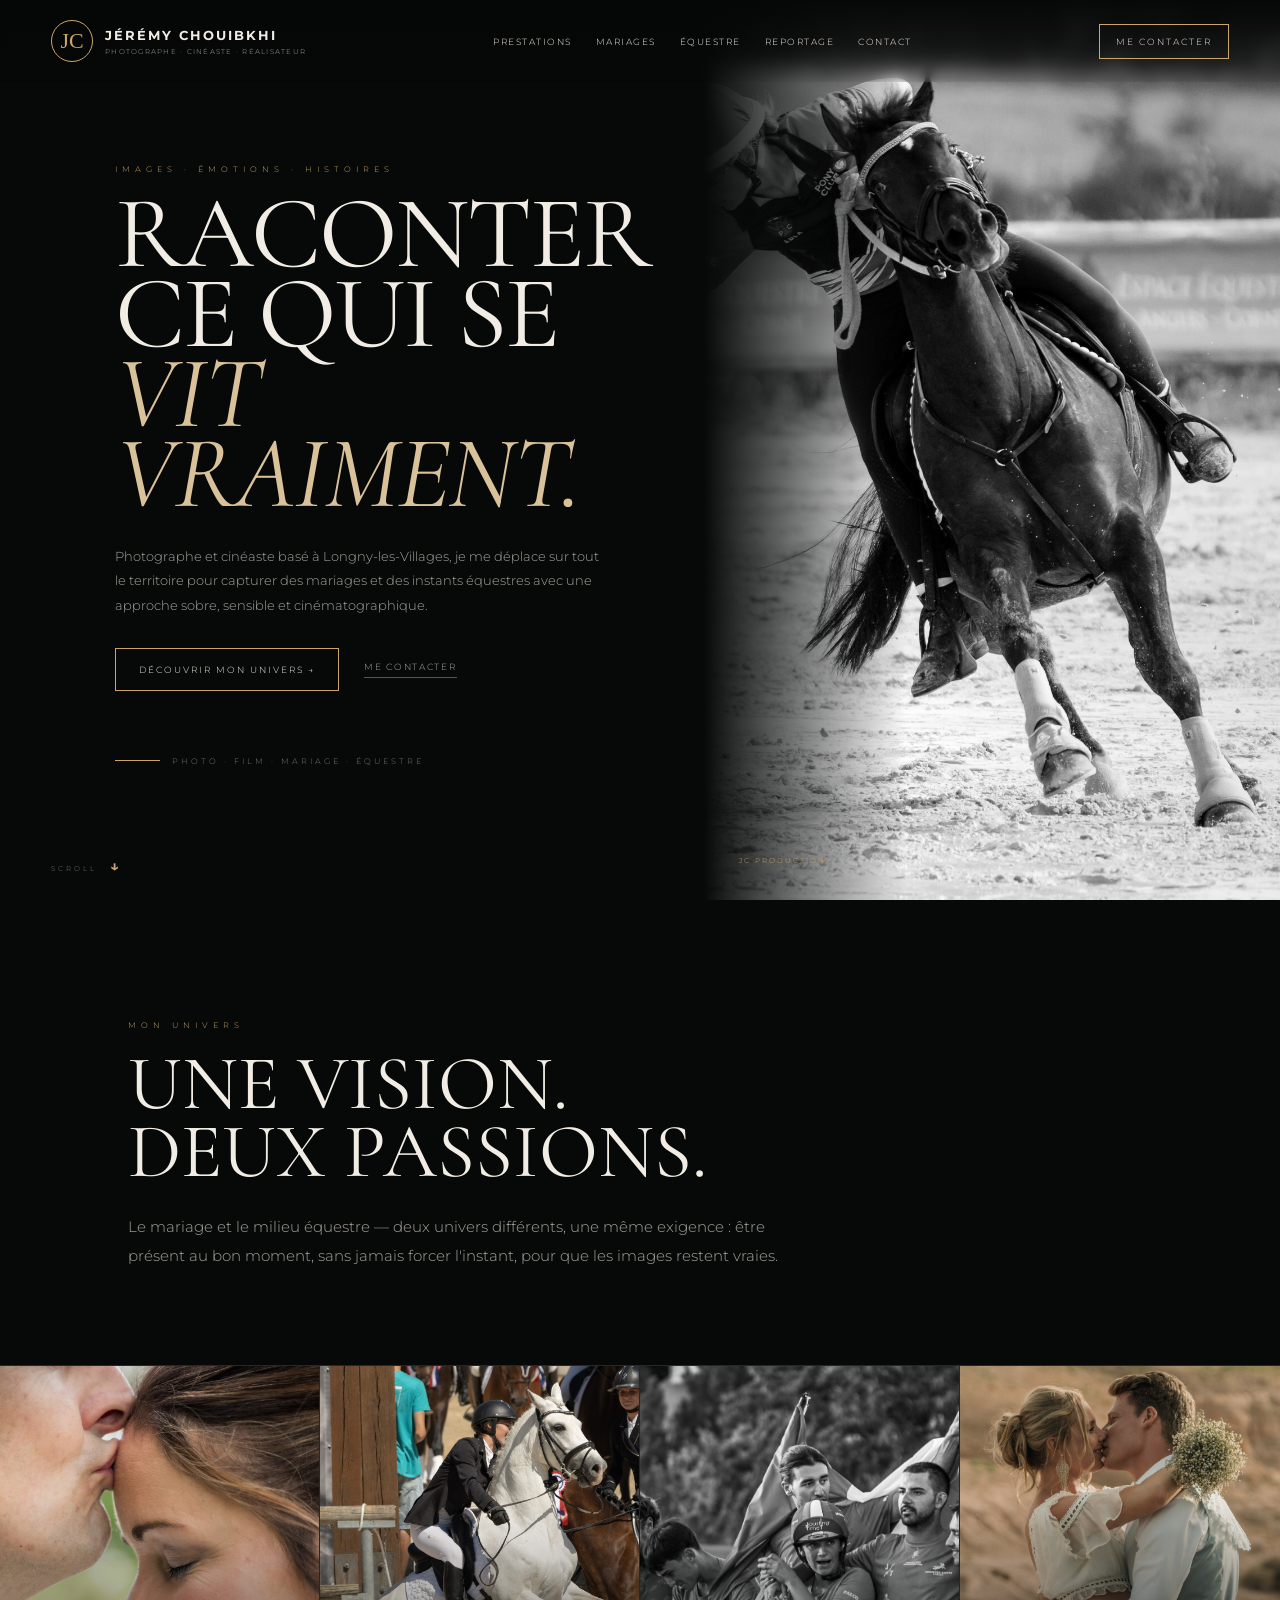
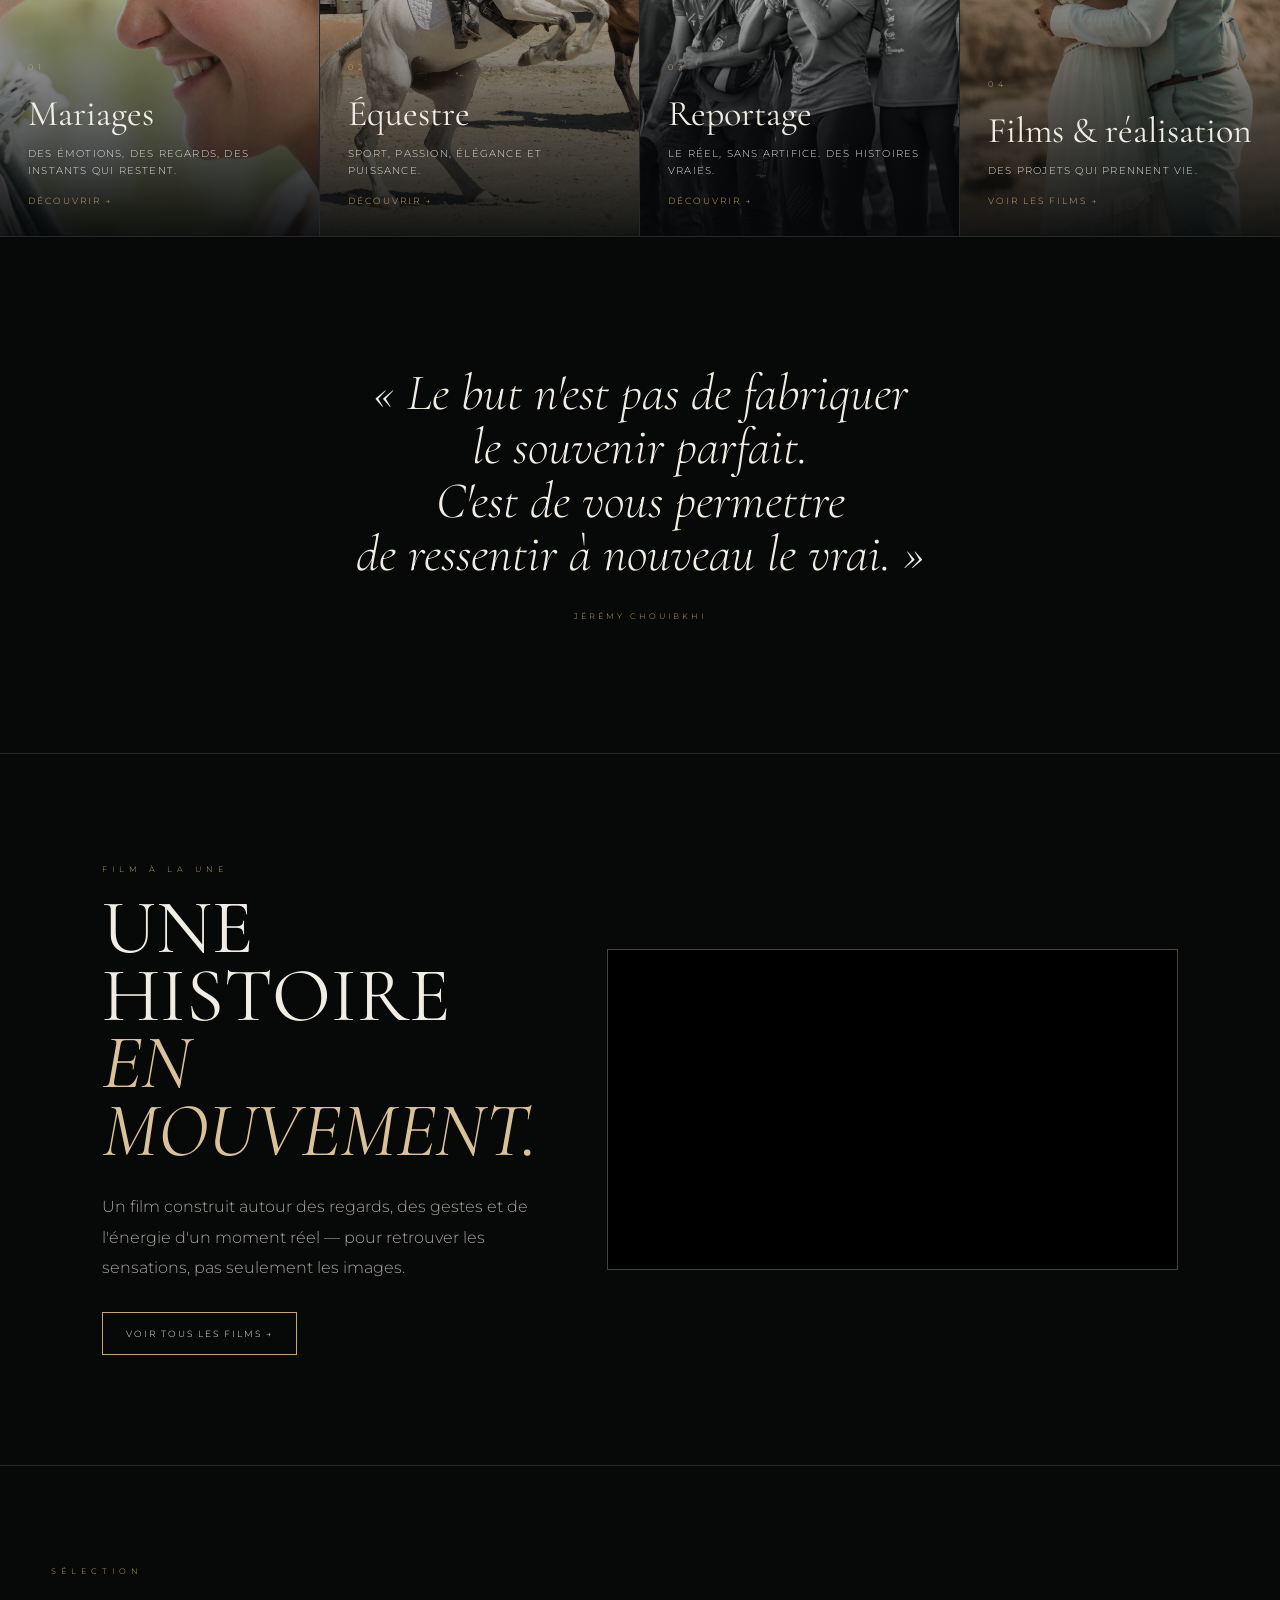
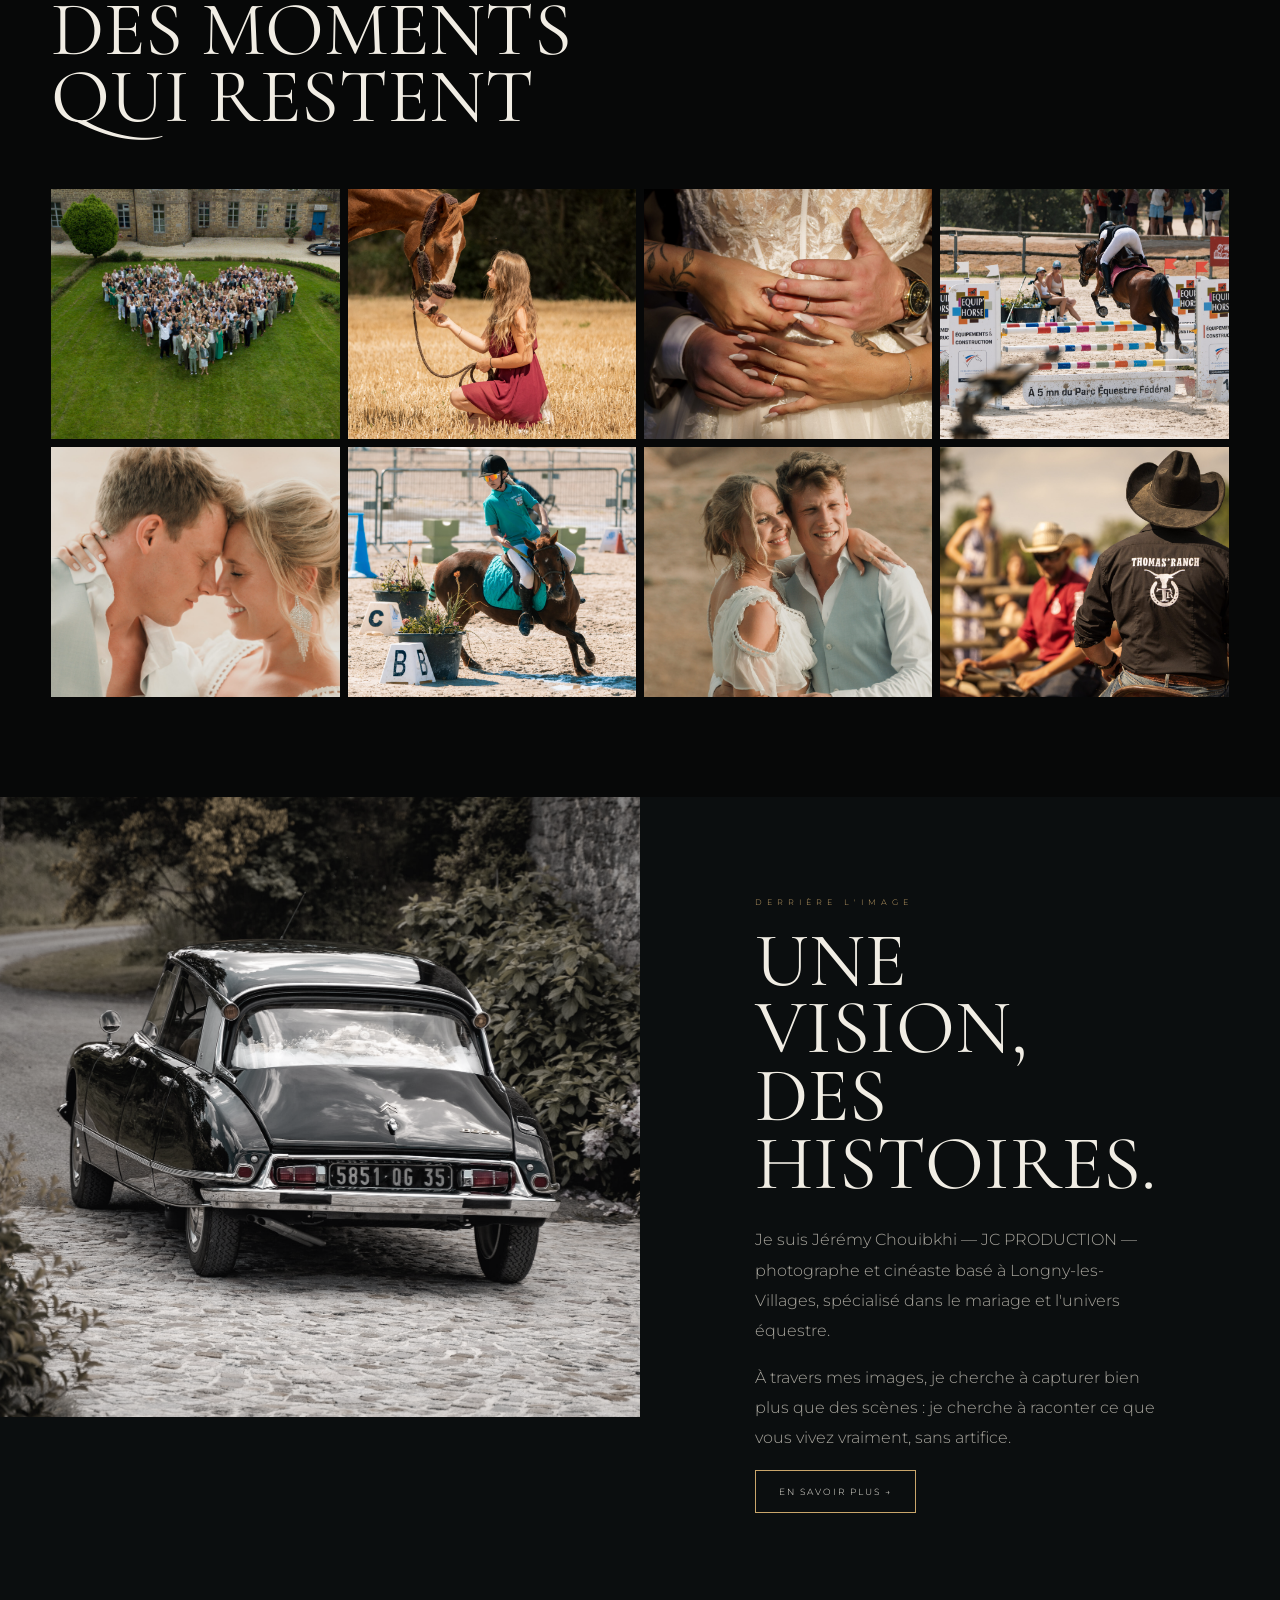
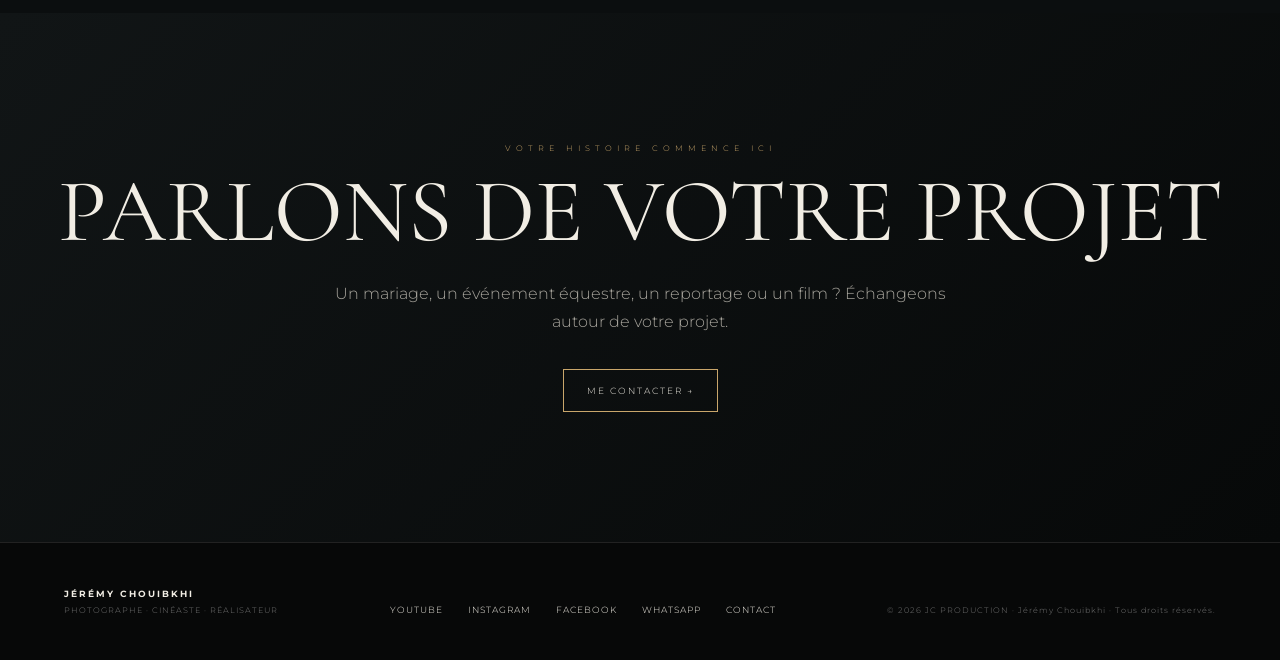
==== commit 12353033: "Add files via upload" ====
--- a/index.html
+++ b/index.html
@@ -183,7 +183,7 @@
 <footer>
 <div><strong>JÉRÉMY CHOUIBKHI</strong><small>PHOTOGRAPHE · CINÉASTE · RÉALISATEUR</small></div>
 <div class="footer-links">
-<a href="https://youtube.com/@j.cphotographe" target="_blank" rel="noopener">YouTube</a>
+<a href="https://youtube.com/@j.cphotographe" target="_blank" rel="noopener">YouTube</a><a href="https://www.instagram.com/j.cphotographe_equestre/" target="_blank" rel="noopener">Instagram</a><a href="https://www.facebook.com/profile.php?id=100082983522044" target="_blank" rel="noopener">Facebook</a><a href="https://wa.me/33620378814" target="_blank" rel="noopener">WhatsApp</a>
 <a href="pages/contact.html">Contact</a>
 </div>
 <small>© 2026 JC PRODUCTION · Jérémy Chouibkhi · Tous droits réservés.</small>
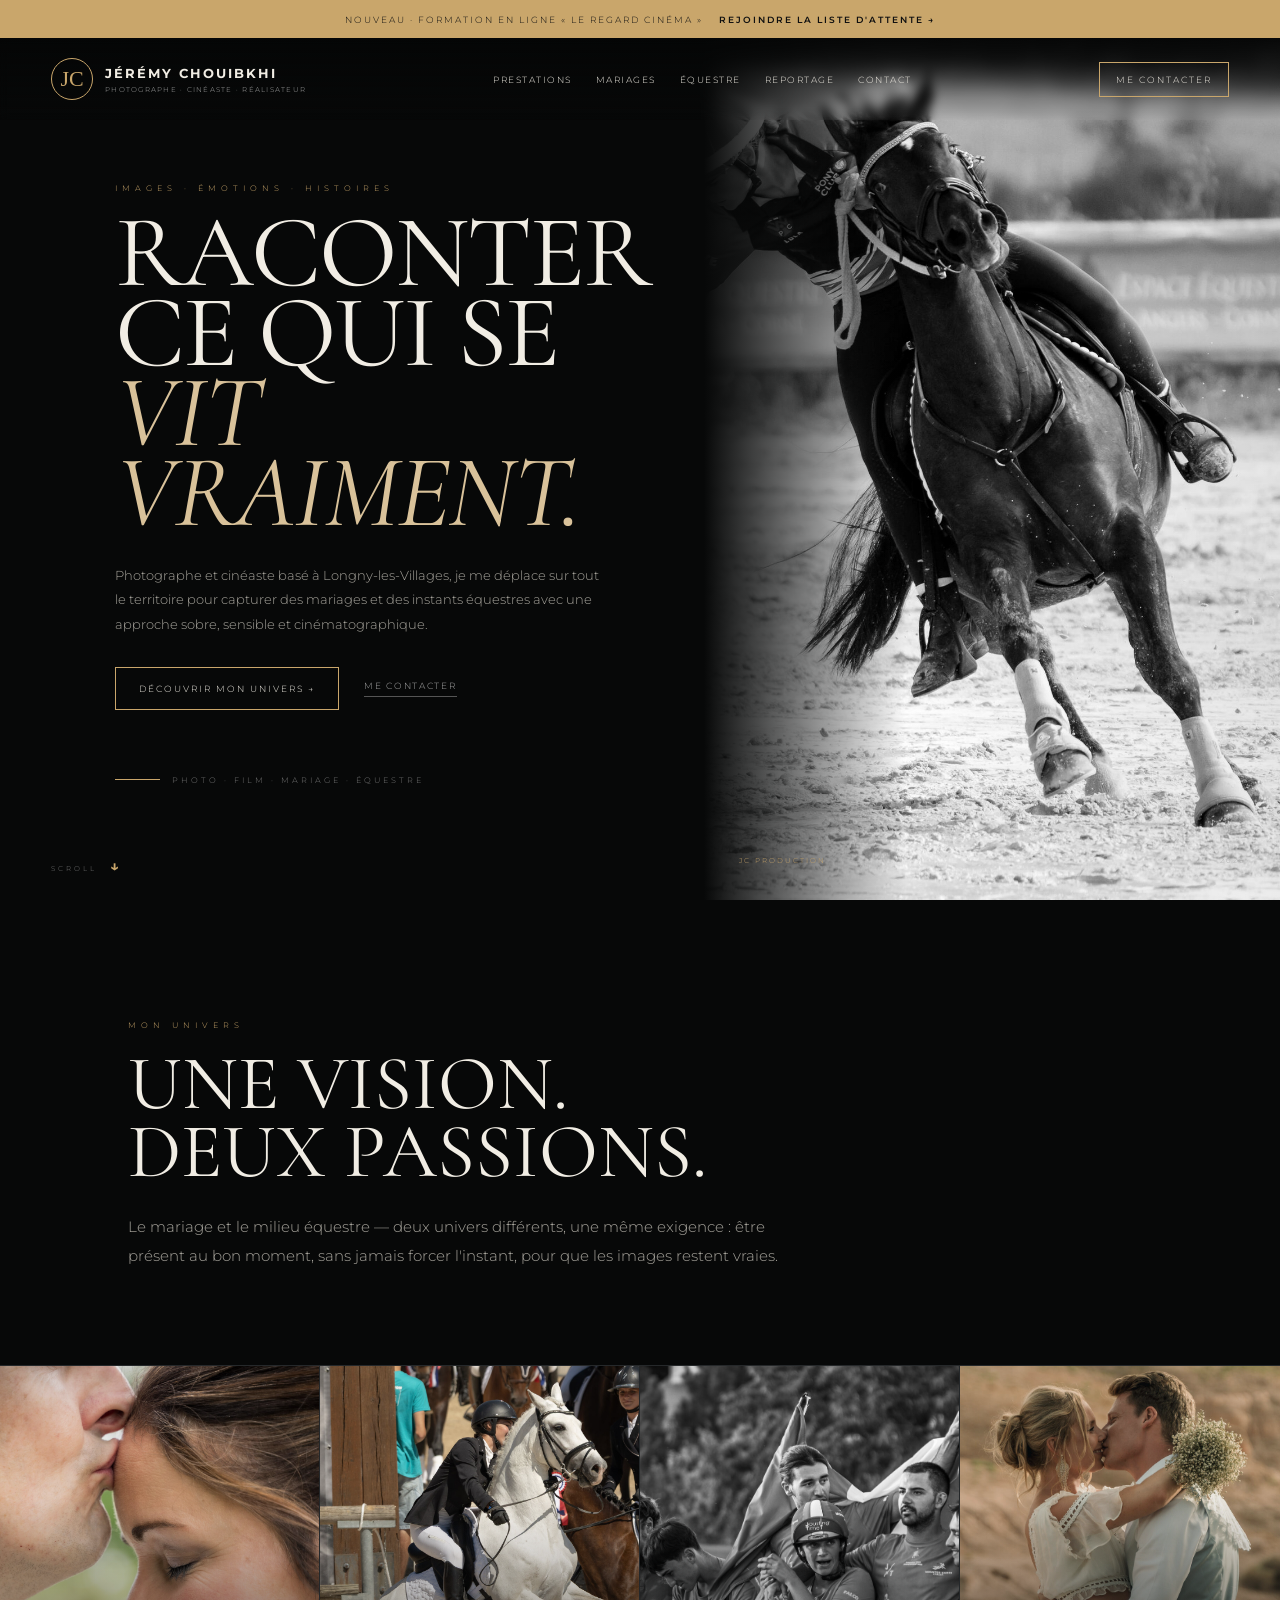
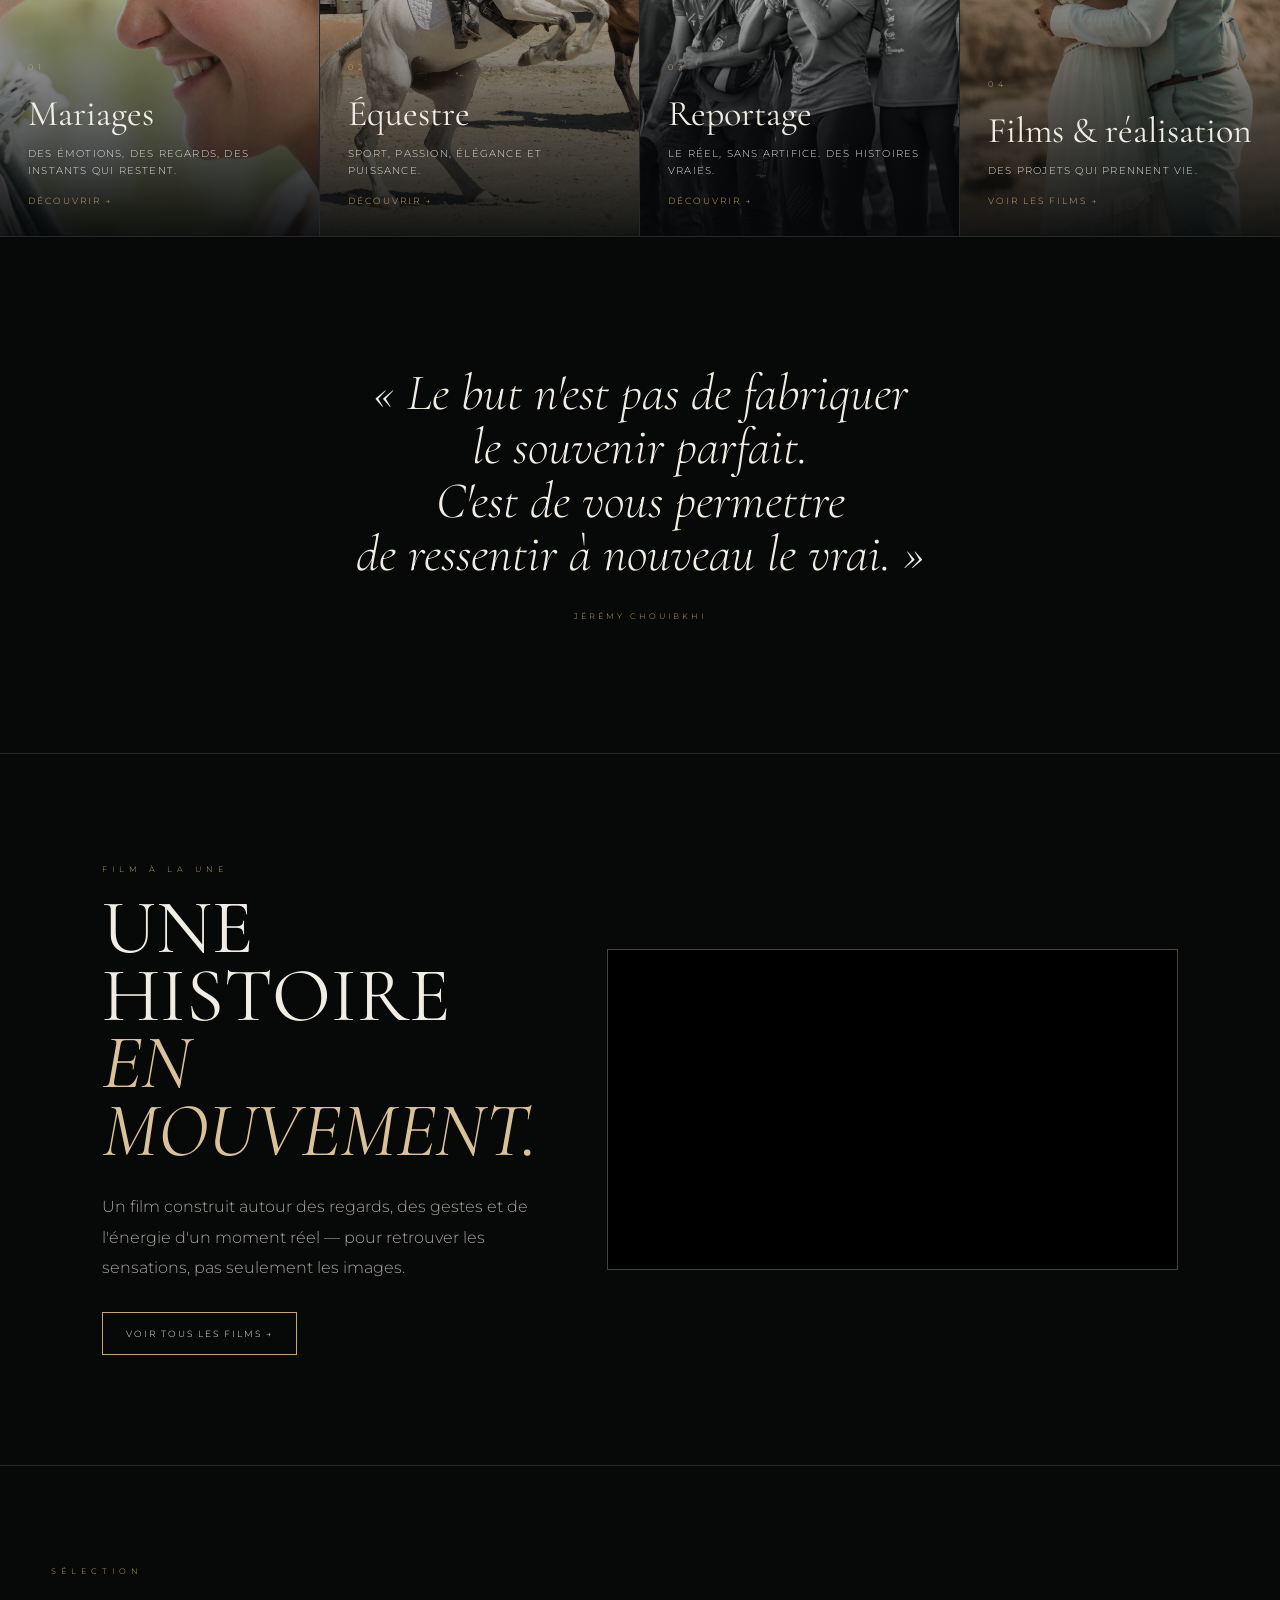
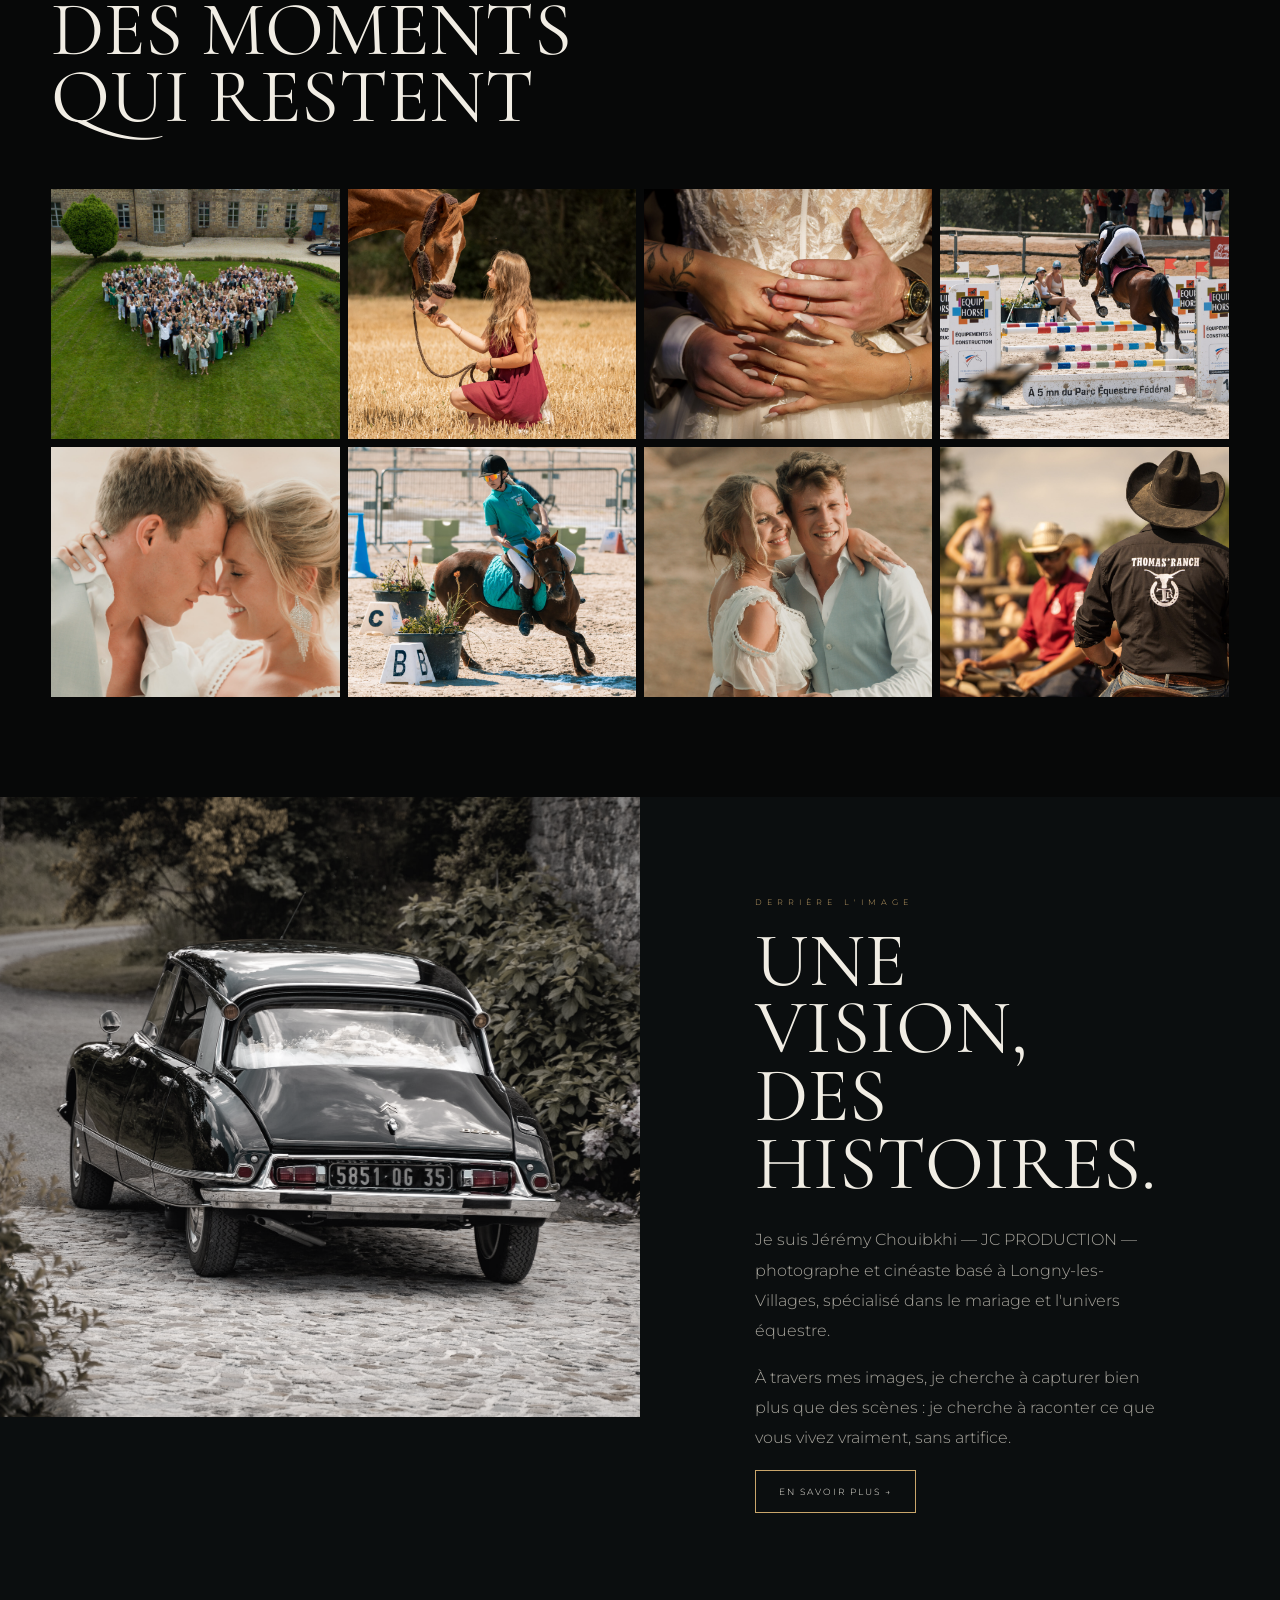
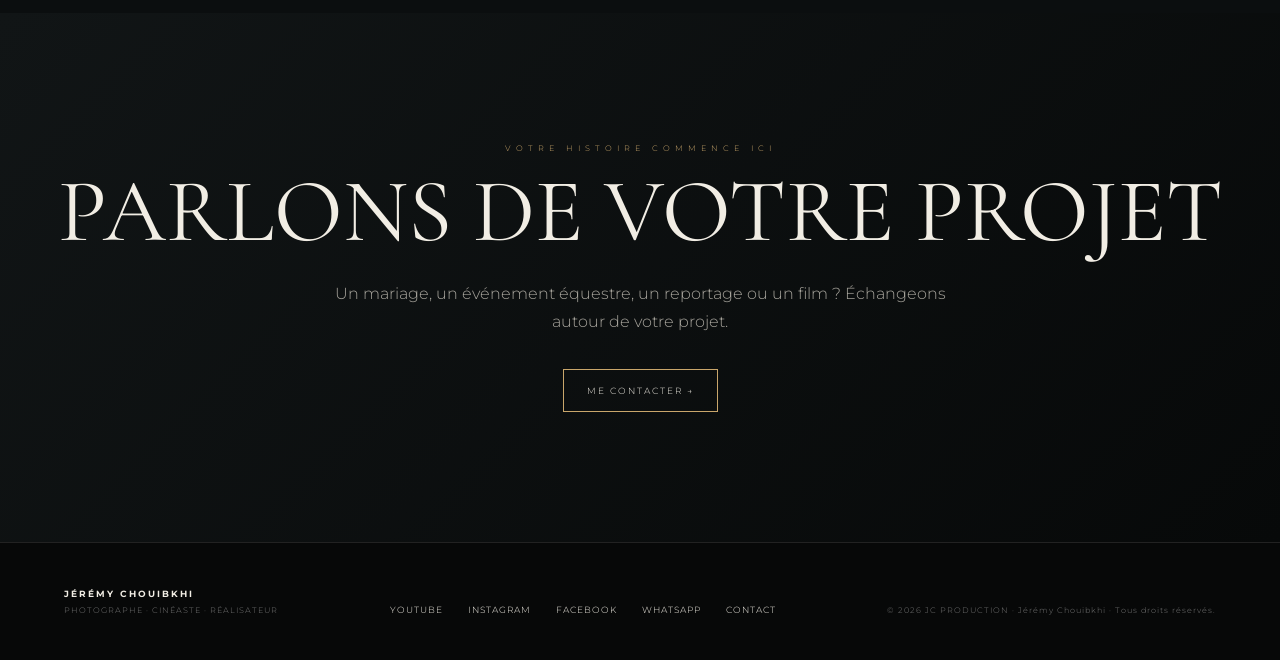
==== commit e68e4ae6: "Ajoute un bandeau vers la liste d'attente « Le regard cinéma » Co-Authored-By: Claude Sonnet 5.5 <no" ====
--- a/index.html
+++ b/index.html
@@ -59,6 +59,7 @@
 </script>
 </head>
 <body>
+<a class="promo-bar" href="https://jcphotographenord.systeme.io/dd3f52d2" target="_blank" rel="noopener"><span>NOUVEAU · FORMATION EN LIGNE « LE REGARD CINÉMA »</span><b>Rejoindre la liste d'attente →</b></a>
 <header class="nav">
 <a class="brand" href="index.html">
 <span class="brand-monogram">JC</span>
--- a/style.css
+++ b/style.css
@@ -129,3 +129,7 @@
 .contact-form .full{grid-column:1/-1}
 .contact-form label{display:block;font-size:9px;letter-spacing:2px;text-transform:uppercase;color:#aaa;margin-bottom:9px}
 @media(max-width:900px){.contact-body{grid-template-columns:1fr;gap:40px;padding:30px 7vw 90px}.contact-form{grid-template-columns:1fr}.contact-hero{padding:140px 7vw 50px}}
+
+/* Bandeau liste d'attente */
+.promo-bar{position:fixed;z-index:30;top:0;left:0;right:0;height:38px;display:flex;align-items:center;justify-content:center;gap:16px;padding:0 4vw;background:var(--gold);color:#101010;font-size:9px;letter-spacing:2px;text-transform:uppercase;text-align:center;transition:background .3s}.promo-bar:hover{background:#d9c29a}.promo-bar b{font-weight:600;white-space:nowrap}.nav{top:38px}.hero-copy{padding-top:138px}
+@media(max-width:900px){.promo-bar{padding:0 4vw;flex-direction:column;gap:2px;font-size:8px;letter-spacing:1.5px}.hero-copy{padding-top:170px}}
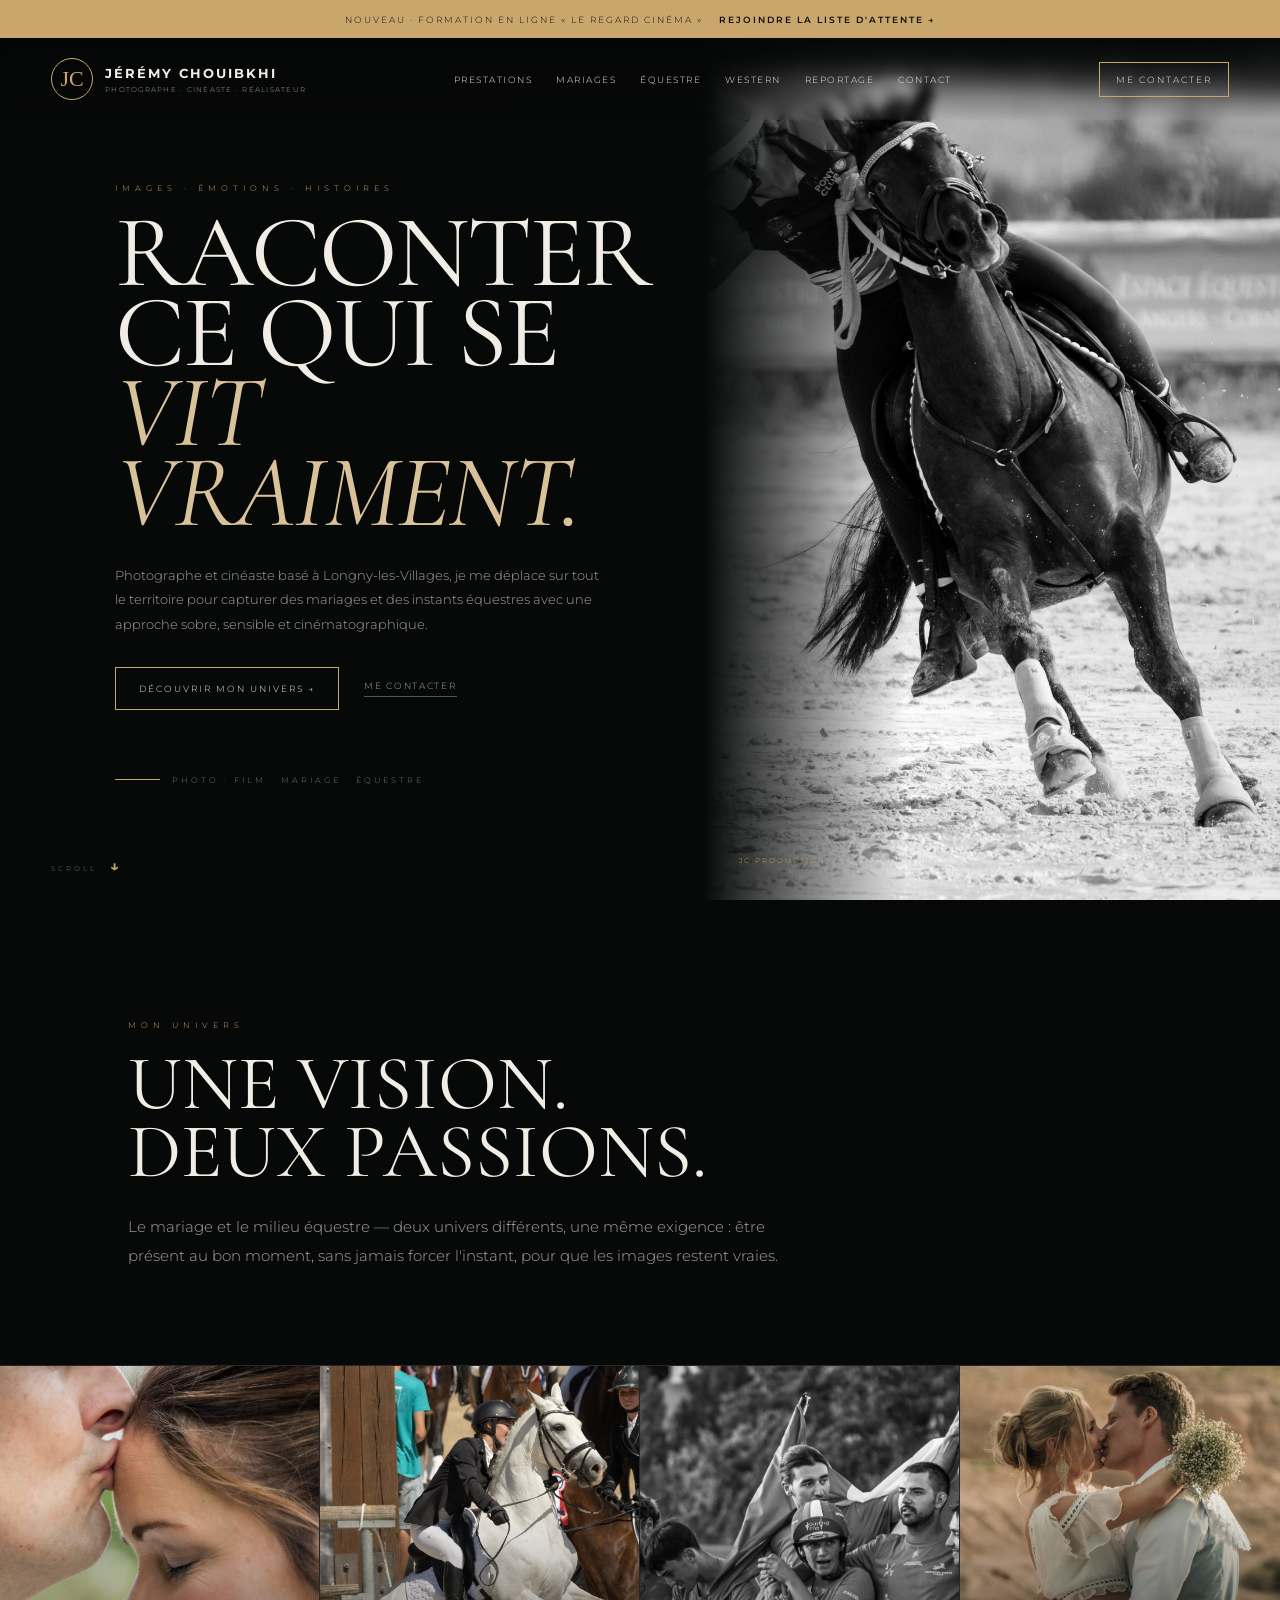
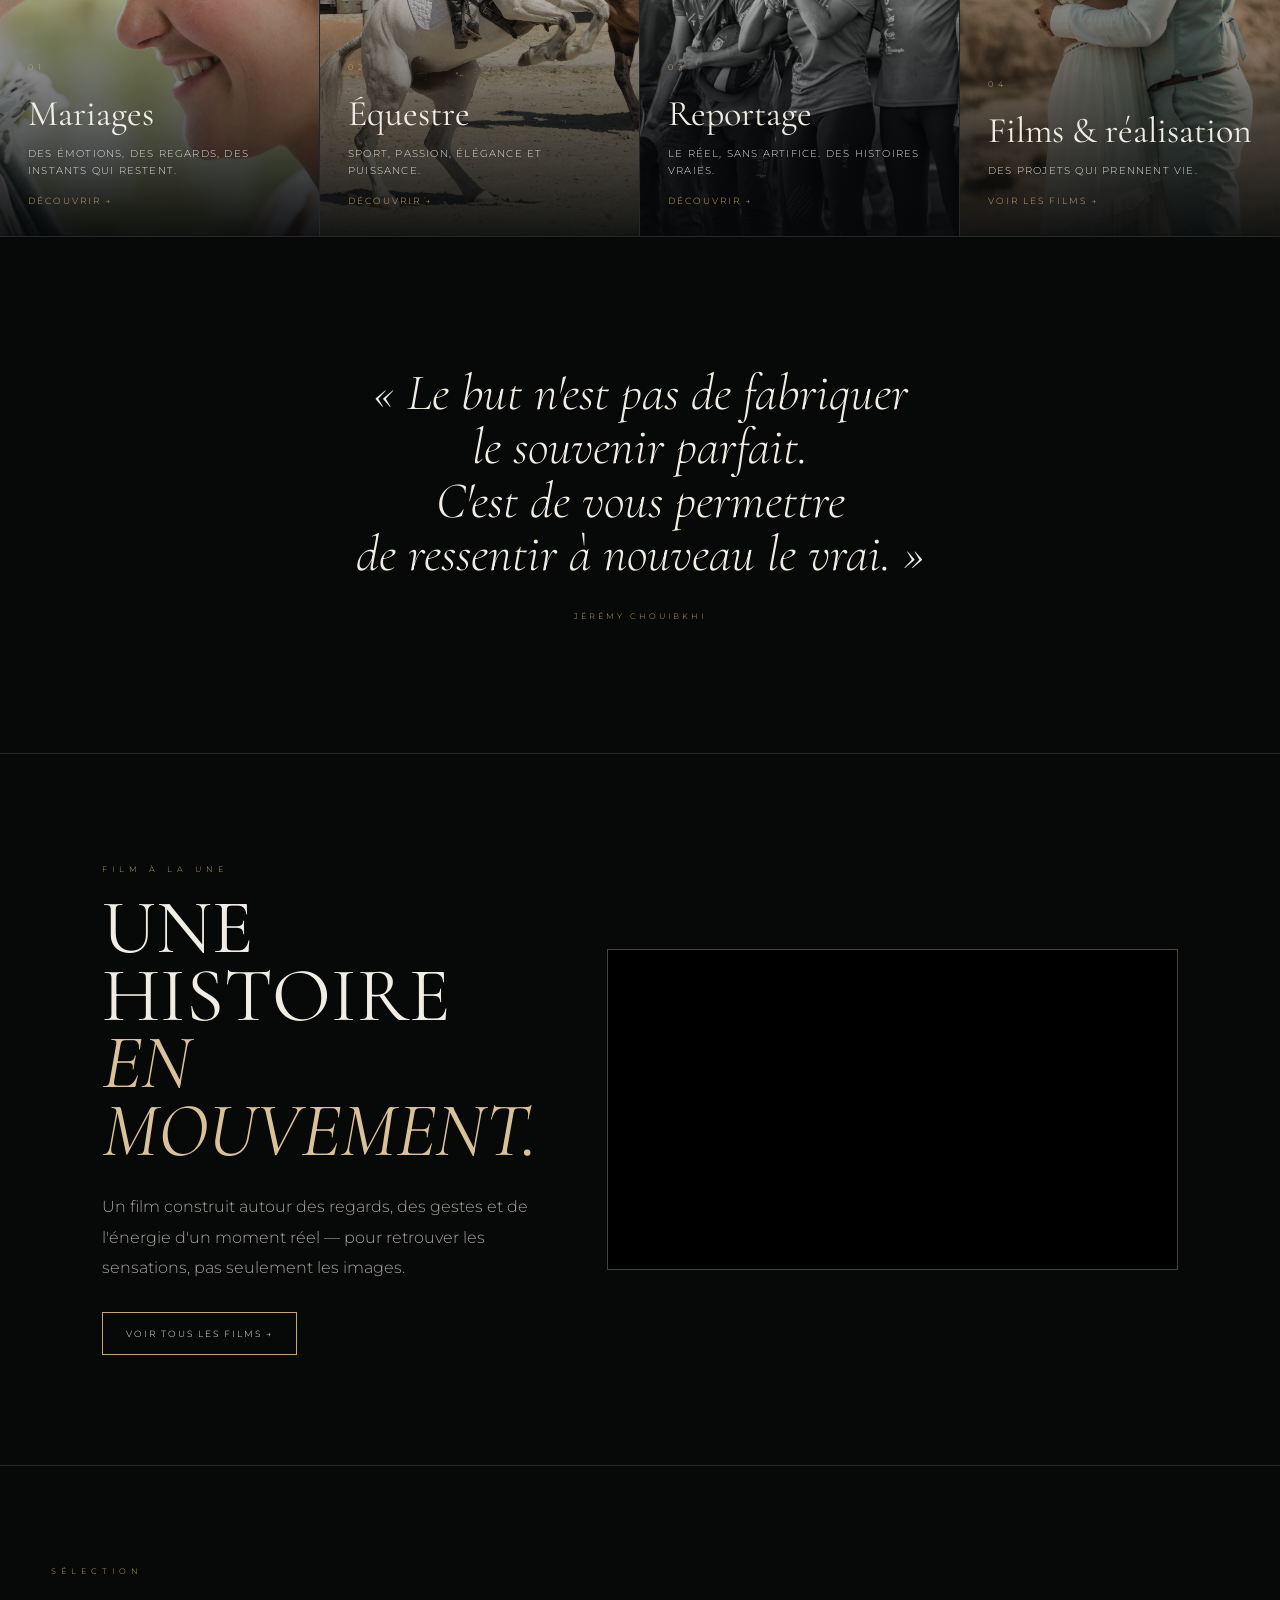
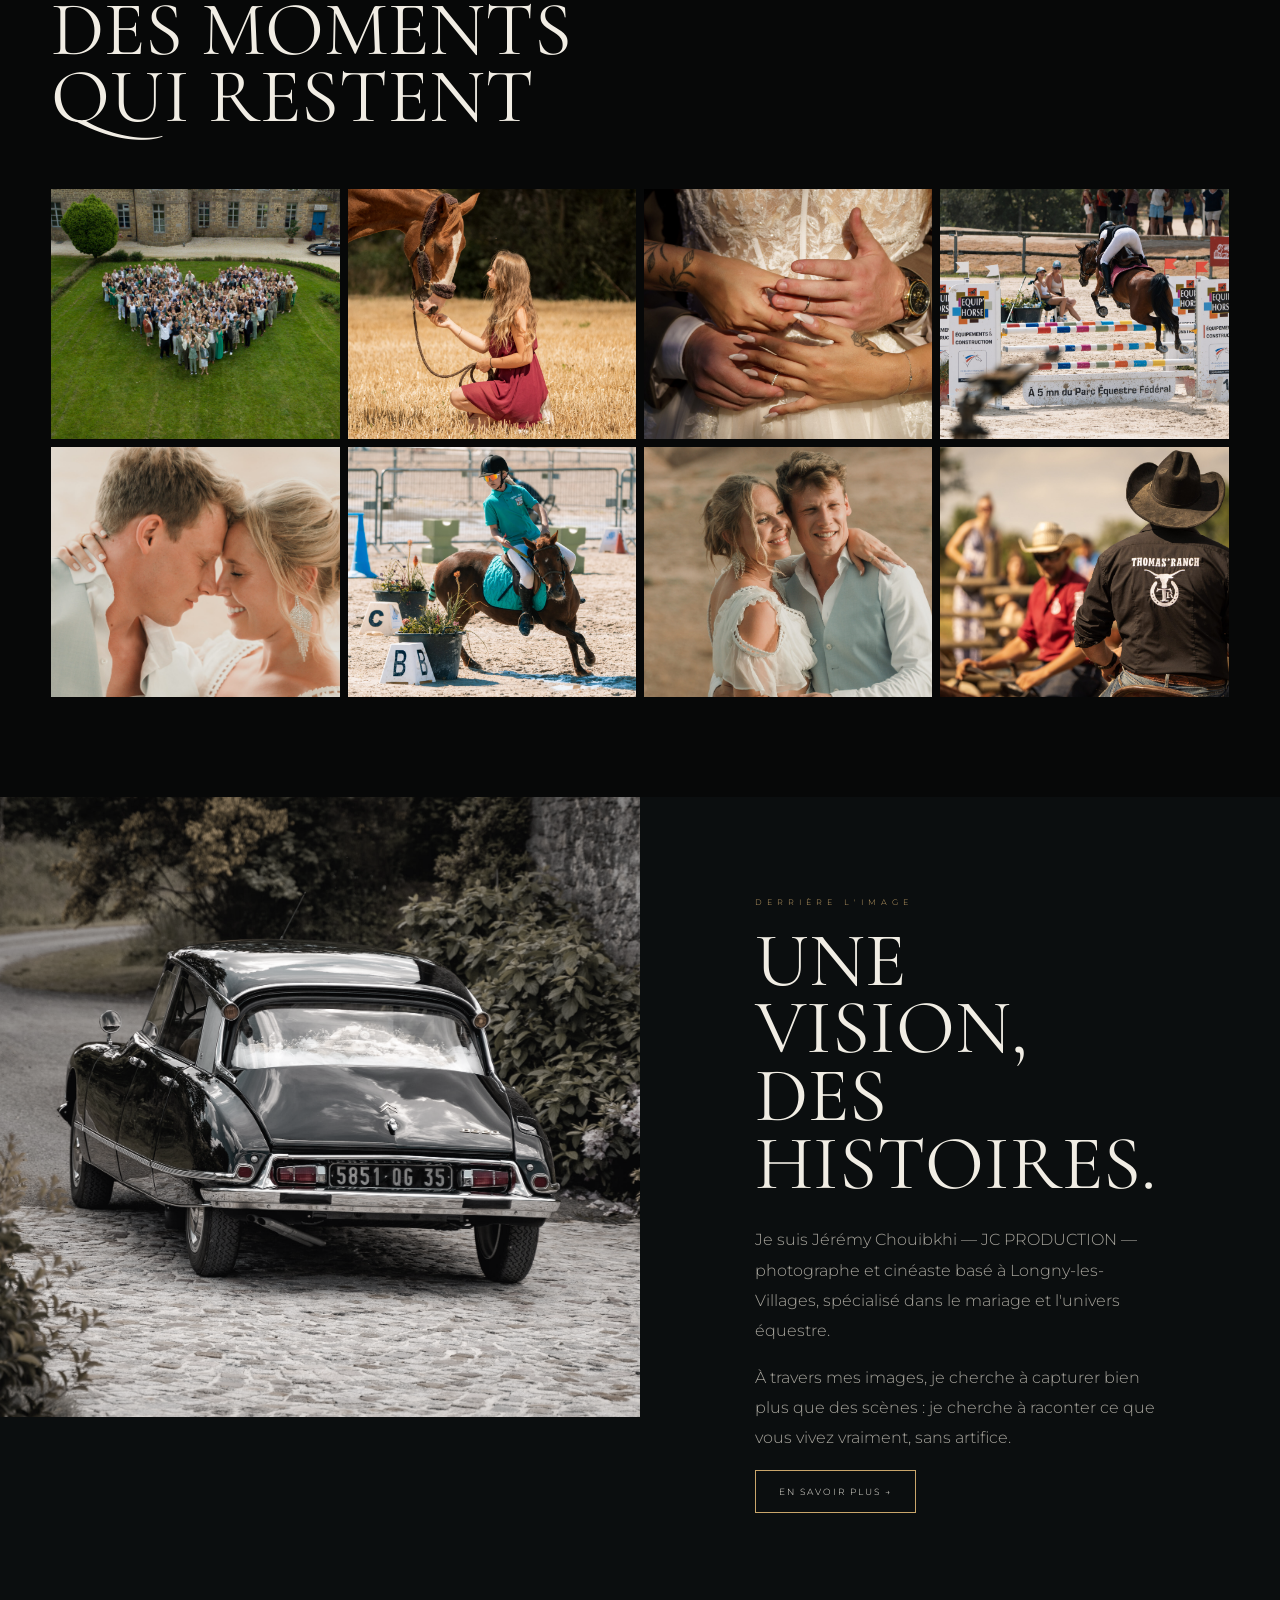
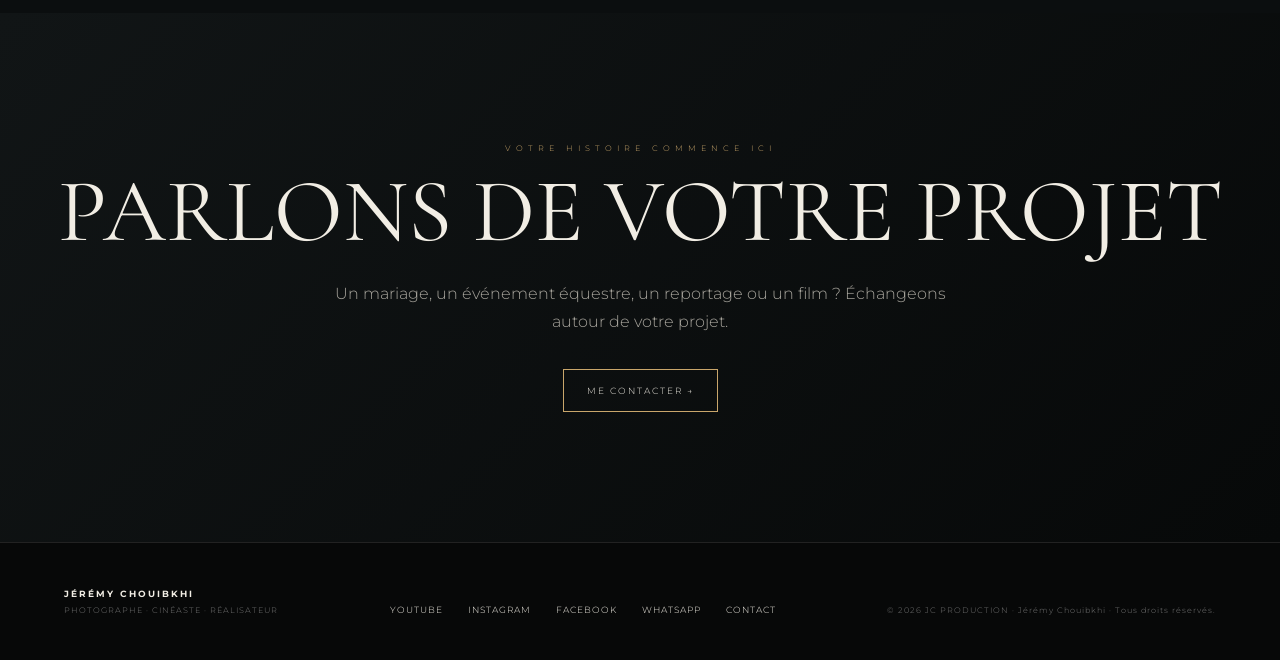
==== commit fa57ae02: "Add files via upload" ====
--- a/index.html
+++ b/index.html
@@ -12,7 +12,10 @@
   gtag('config', 'G-5SWFVMCVSF');
 </script>
 
-<meta charset="utf-8"><meta name="viewport" content="width=device-width, initial-scale=1">
+<meta charset="utf-8">
+<!-- This site is hosted on Netlify. Anyone can build and deploy a site
+     like this one for free: https://netlify.new/?utm_campaign=loops&utm_source=ai-legible&utm_medium=owned&utm_content=comment&utm_id=5917becd-d01a-45ba-a3a3-f64061429713
+     Netlify hosting facts for this site: static/SSR served via Netlify Edge. --><meta name="viewport" content="width=device-width, initial-scale=1">
 <meta name="description" content="Jérémy Chouibkhi — Photographe et cinéaste. Mariages et univers équestre, une approche élégante et cinématographique.">
 <title>Jérémy Chouibkhi — Photographe · Cinéaste</title>
 <link rel="icon" href="favicon.png"><link rel="stylesheet" href="style.css">
@@ -61,18 +64,18 @@
 <body>
 <a class="promo-bar" href="https://jcphotographenord.systeme.io/dd3f52d2" target="_blank" rel="noopener"><span>NOUVEAU · FORMATION EN LIGNE « LE REGARD CINÉMA »</span><b>Rejoindre la liste d'attente →</b></a>
 <header class="nav">
-<a class="brand" href="index.html">
+<a class='brand' href='/'>
 <span class="brand-monogram">JC</span>
 <span><strong>JÉRÉMY CHOUIBKHI</strong><small>PHOTOGRAPHE · CINÉASTE · RÉALISATEUR</small></span>
 </a>
 <nav>
-<a href="pages/prestations.html">Prestations</a>
-<a href="pages/mariages.html">Mariages</a>
-<a href="pages/equestre.html">Équestre</a>
-<a href="pages/reportage.html">Reportage</a>
-<a href="pages/contact.html">Contact</a>
+<a href='/pages/prestations'>Prestations</a>
+<a href='/pages/mariages'>Mariages</a>
+<a href='/pages/equestre'>Équestre</a><a href='/pages/western'>Western</a>
+<a href='/pages/reportage'>Reportage</a>
+<a href='/pages/contact'>Contact</a>
 </nav>
-<a class="button small" href="pages/contact.html">Me contacter</a>
+<a class='button small' href='/pages/contact'>Me contacter</a>
 </header>
 
 <main>
@@ -82,8 +85,8 @@
 <h1>RACONTER<br>CE QUI SE<br><em>VIT VRAIMENT.</em></h1>
 <p class="hero-intro">Photographe et cinéaste basé à Longny-les-Villages, je me déplace sur tout le territoire pour capturer des mariages et des instants équestres avec une approche sobre, sensible et cinématographique.</p>
 <div class="hero-actions">
-<a class="button" href="pages/mariages.html">Découvrir mon univers →</a>
-<a class="text-link" href="pages/contact.html">Me contacter</a>
+<a class='button' href='/pages/mariages'>Découvrir mon univers →</a>
+<a class='text-link' href='/pages/contact'>Me contacter</a>
 </div>
 <div class="hero-signature"><span></span> PHOTO · FILM · MARIAGE · ÉQUESTRE</div>
 </div>
@@ -101,21 +104,21 @@
 </section>
 
 <section class="cards">
-<a class="card" href="pages/mariages.html">
+<a class='card' href='/pages/mariages'>
 <img src="assets/mariage-03.jpg" alt="Couple de mariés, front contre front">
 <div class="card-shade"></div><div class="card-copy">
 <p class="eyebrow">01</p><h3>Mariages</h3>
 <p>Des émotions, des regards, des instants qui restent.</p><span>Découvrir →</span>
 </div>
 </a>
-<a class="card" href="pages/equestre.html">
+<a class='card' href='/pages/equestre'>
 <img src="assets/equestre-05.jpg" alt="Chevaux se cabrant en compétition">
 <div class="card-shade"></div><div class="card-copy">
 <p class="eyebrow">02</p><h3>Équestre</h3>
 <p>Sport, passion, élégance et puissance.</p><span>Découvrir →</span>
 </div>
 </a>
-<a class="card" href="pages/reportage.html">
+<a class='card' href='/pages/reportage'>
 <img src="assets/equestre-09.jpg" alt="Célébration d'équipe en noir et blanc">
 <div class="card-shade"></div><div class="card-copy">
 <p class="eyebrow">03</p><h3>Reportage</h3>
@@ -169,7 +172,7 @@
 <h2>UNE VISION,<br>DES HISTOIRES.</h2>
 <p>Je suis Jérémy Chouibkhi — JC PRODUCTION — photographe et cinéaste basé à Longny-les-Villages, spécialisé dans le mariage et l'univers équestre.</p>
 <p>À travers mes images, je cherche à capturer bien plus que des scènes : je cherche à raconter ce que vous vivez vraiment, sans artifice.</p>
-<a class="button" href="pages/contact.html">En savoir plus →</a>
+<a class='button' href='/pages/contact'>En savoir plus →</a>
 </div>
 </section>
 
@@ -177,7 +180,7 @@
 <p class="eyebrow">VOTRE HISTOIRE COMMENCE ICI</p>
 <h2>PARLONS DE VOTRE PROJET</h2>
 <p>Un mariage, un événement équestre, un reportage ou un film ? Échangeons autour de votre projet.</p>
-<a class="button" href="pages/contact.html">Me contacter →</a>
+<a class='button' href='/pages/contact'>Me contacter →</a>
 </section>
 </main>
 
@@ -185,9 +188,10 @@
 <div><strong>JÉRÉMY CHOUIBKHI</strong><small>PHOTOGRAPHE · CINÉASTE · RÉALISATEUR</small></div>
 <div class="footer-links">
 <a href="https://youtube.com/@j.cphotographe" target="_blank" rel="noopener">YouTube</a><a href="https://www.instagram.com/j.cphotographe_equestre/" target="_blank" rel="noopener">Instagram</a><a href="https://www.facebook.com/profile.php?id=100082983522044" target="_blank" rel="noopener">Facebook</a><a href="https://wa.me/33620378814" target="_blank" rel="noopener">WhatsApp</a>
-<a href="pages/contact.html">Contact</a>
+<a href='/pages/contact'>Contact</a>
 </div>
 <small>© 2026 JC PRODUCTION · Jérémy Chouibkhi · Tous droits réservés.</small>
 </footer>
 </body>
 </html>
+<script async src="/.netlify/scripts/hud?variant=public" data-nf-variant="public" data-netlify-site-id="5917becd-d01a-45ba-a3a3-f64061429713" data-app-host="app.netlify.com" data-account-tier="free"></script>
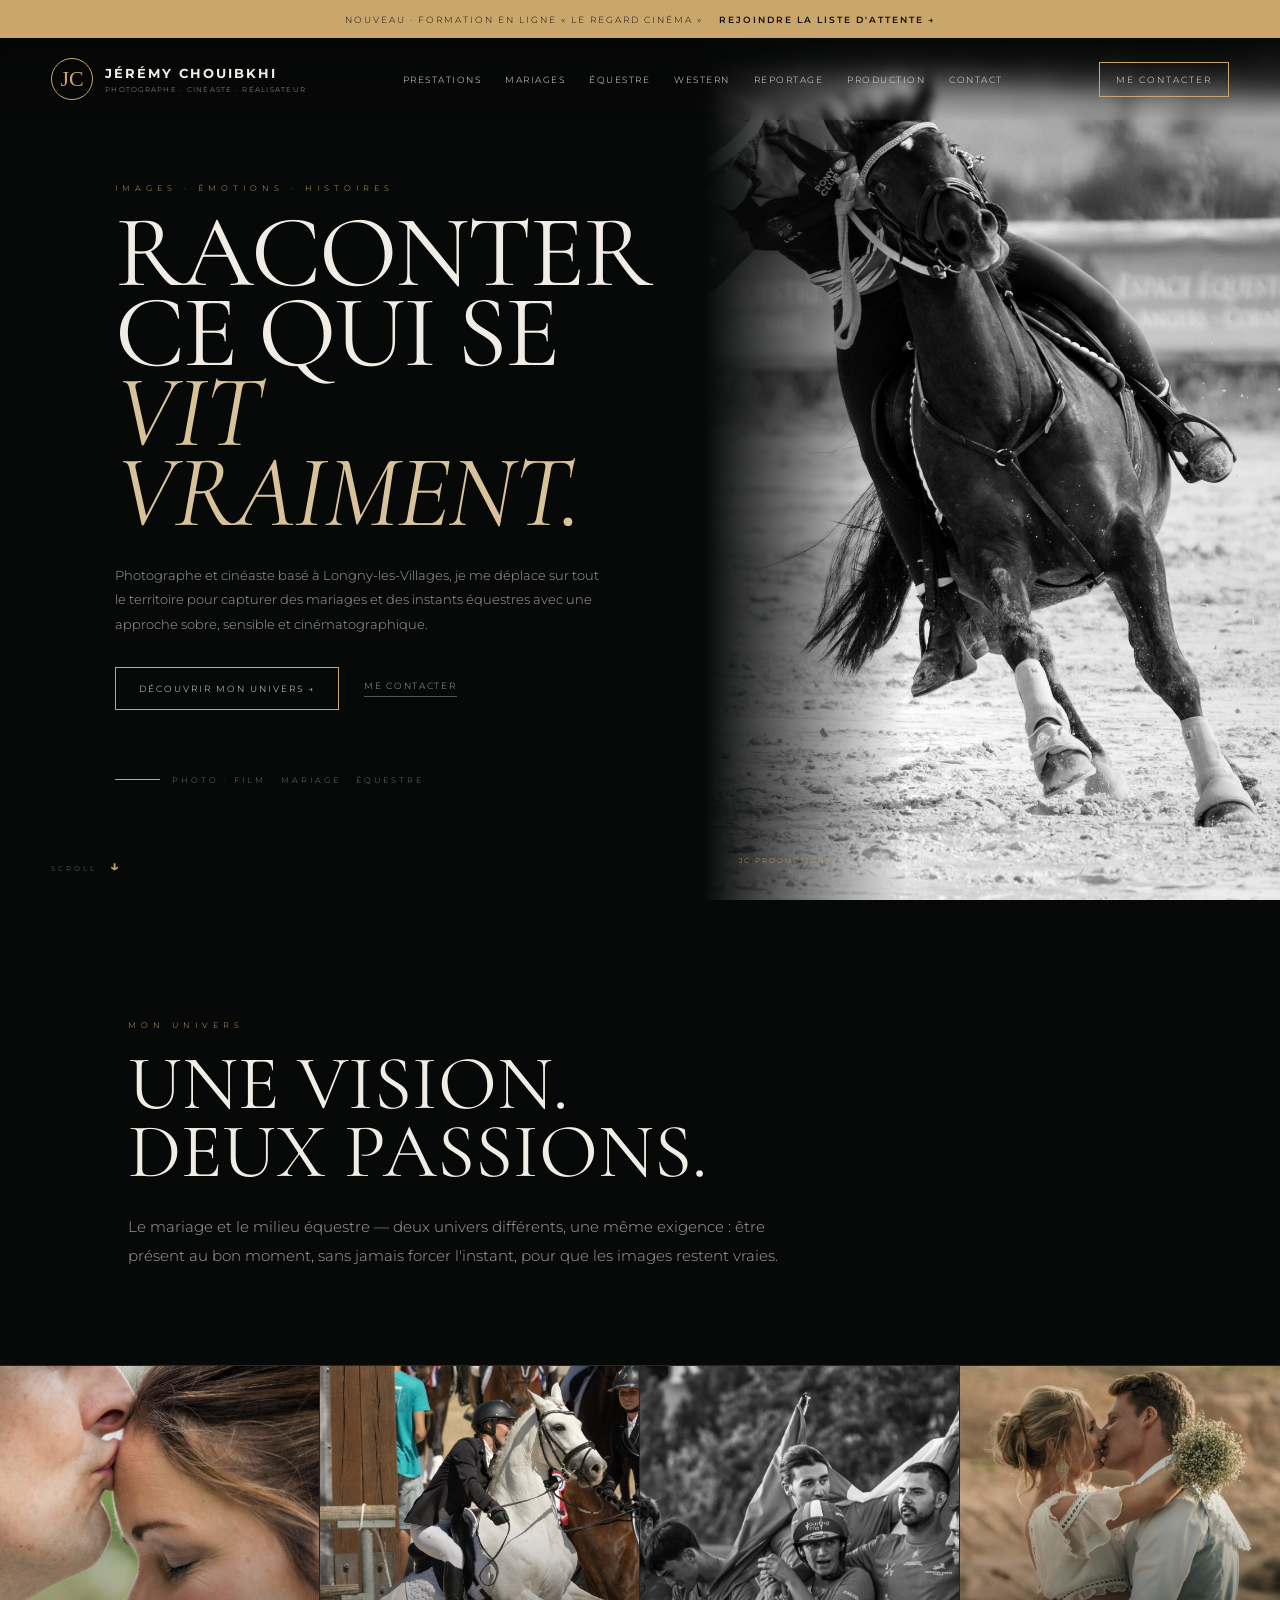
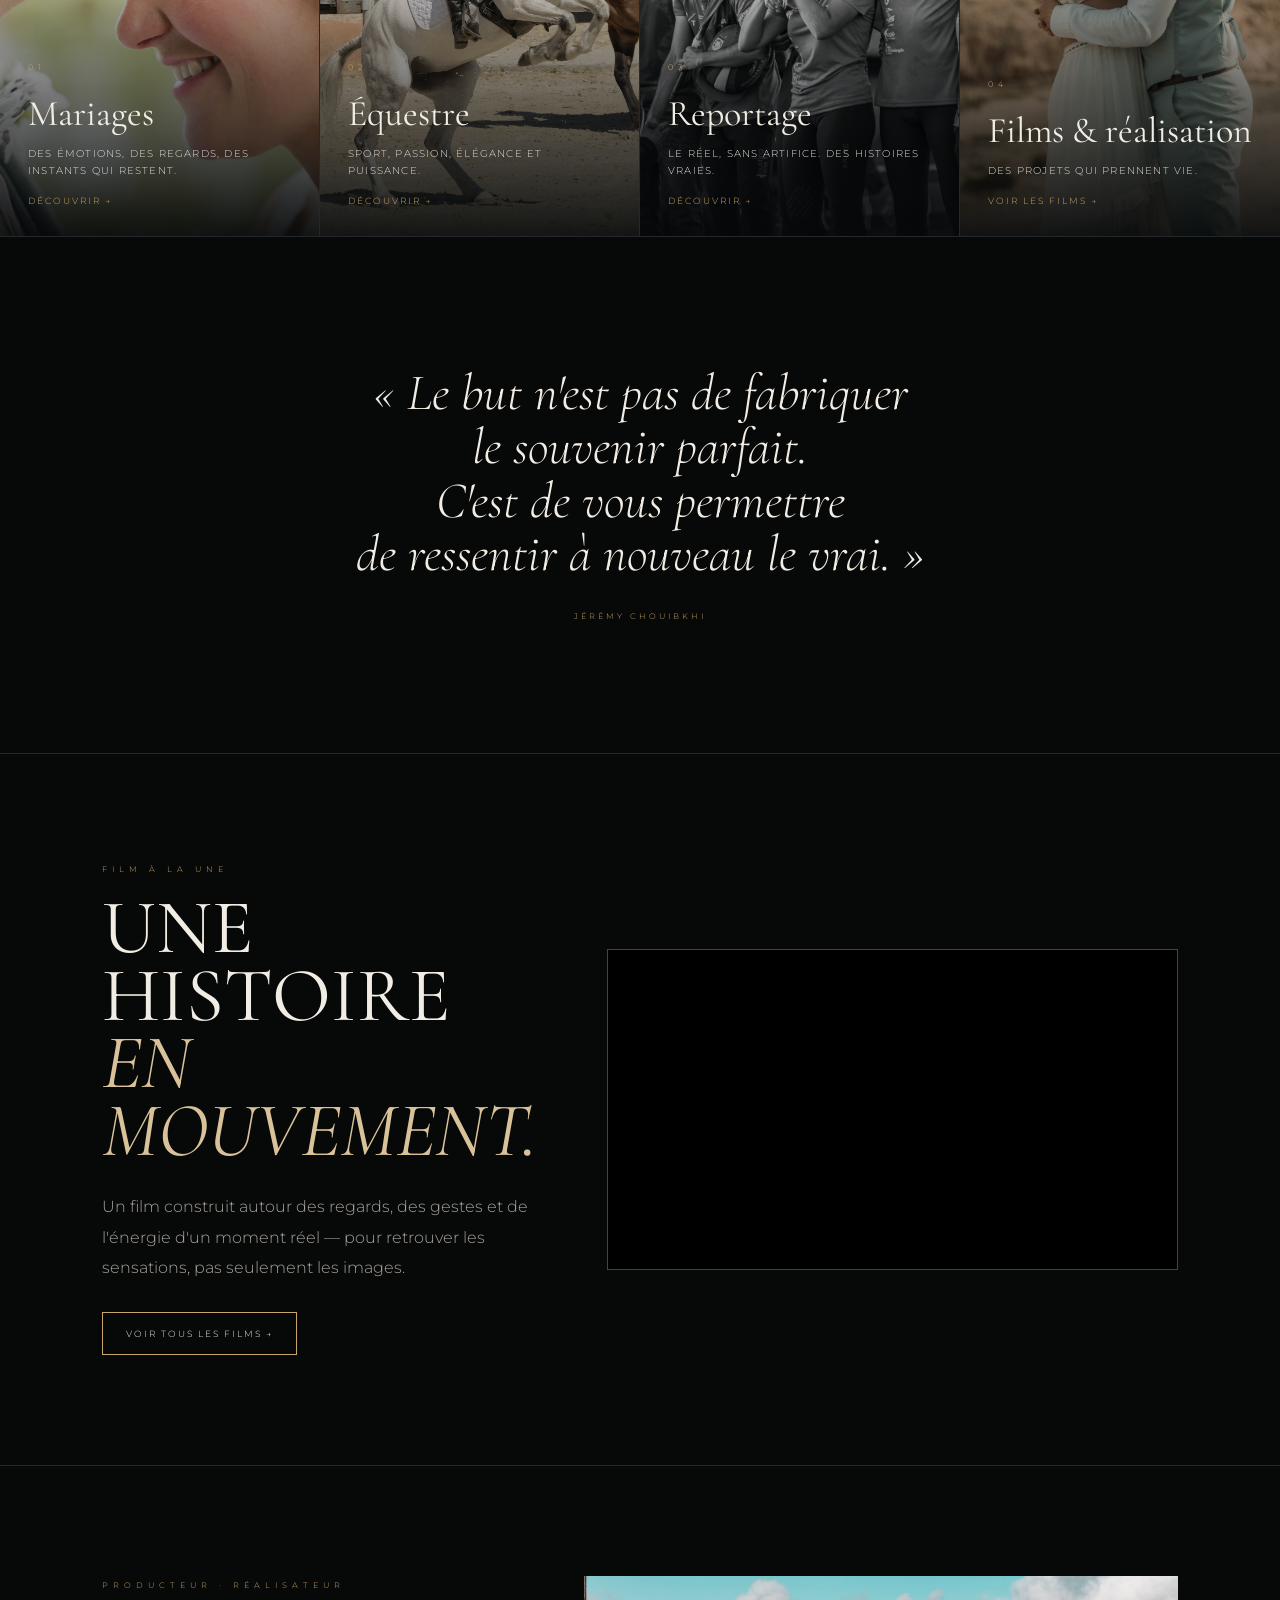
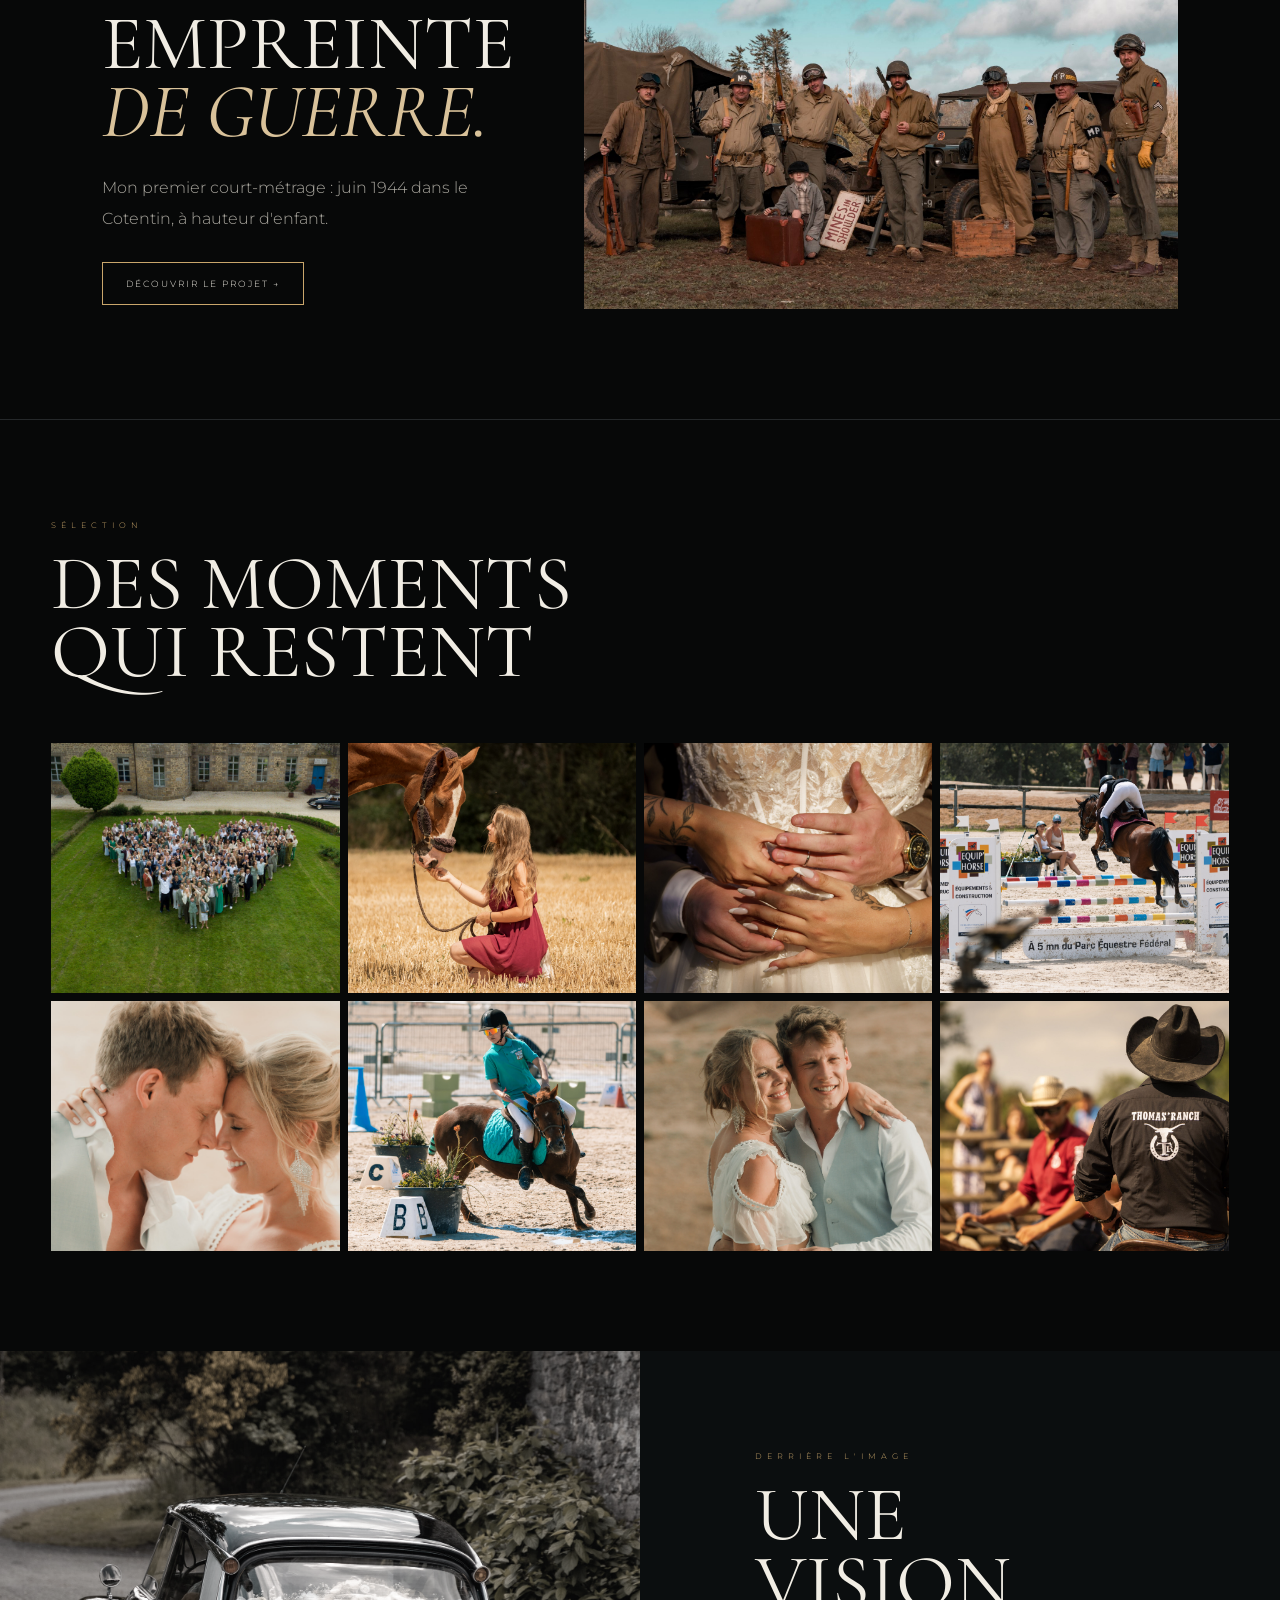
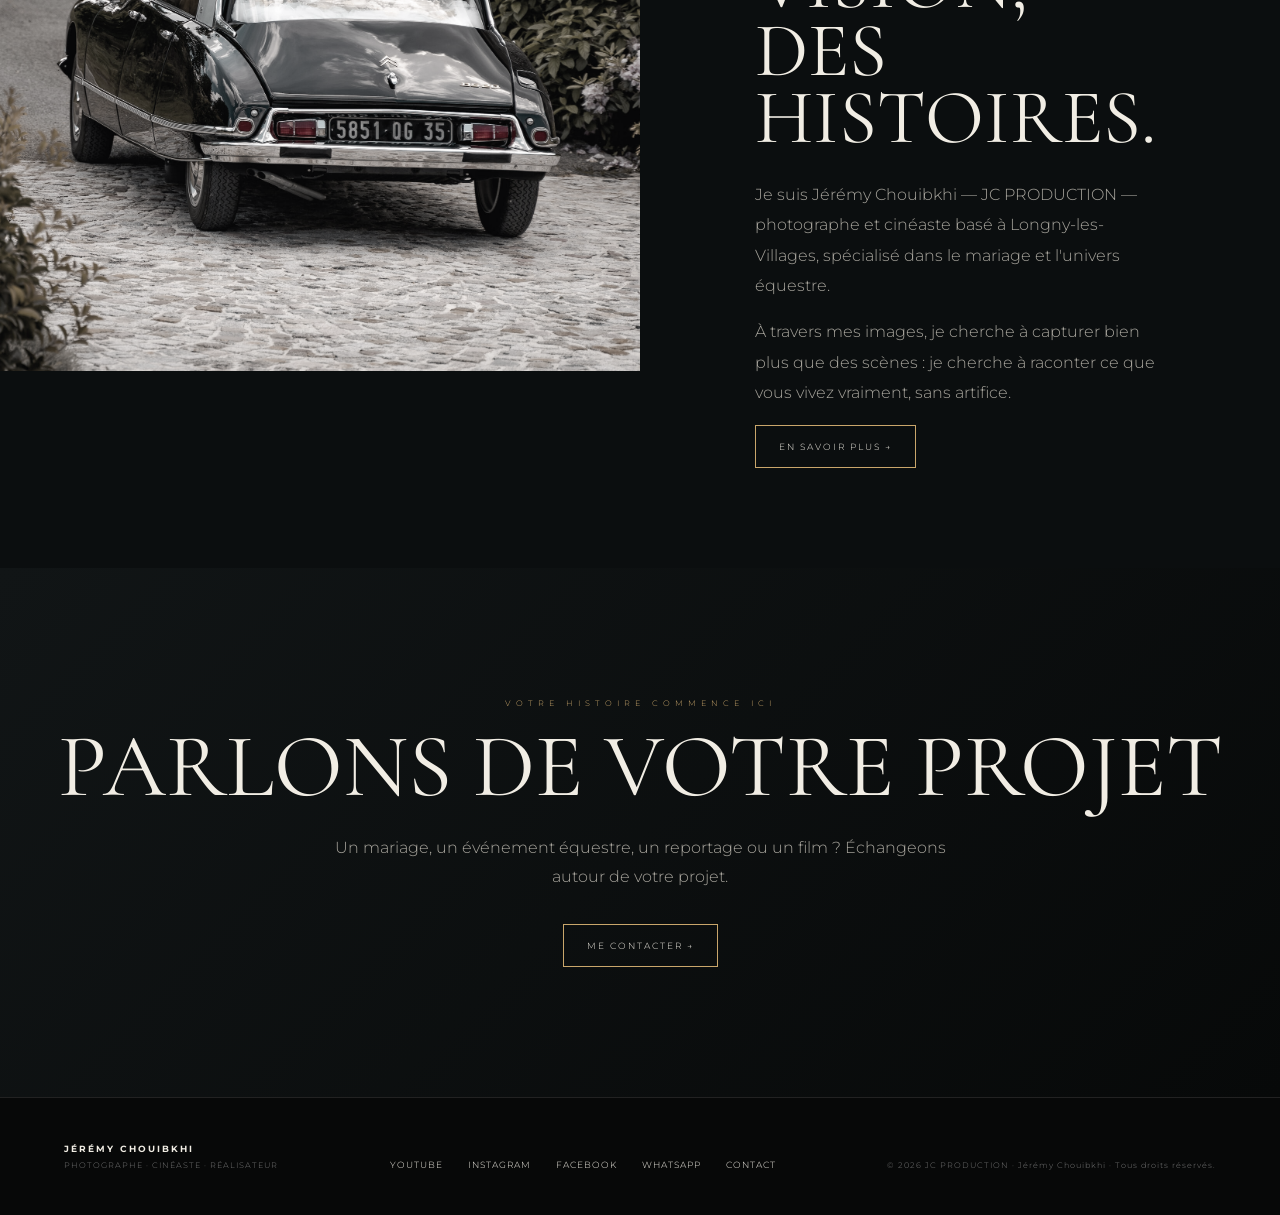
==== commit 85ba8604: "Annonce Empreinte de guerre sur l'accueil, style et plan du site" ====
--- a/index.html
+++ b/index.html
@@ -13,9 +13,7 @@
 </script>
 
 <meta charset="utf-8">
-<!-- This site is hosted on Netlify. Anyone can build and deploy a site
-     like this one for free: https://netlify.new/?utm_campaign=loops&utm_source=ai-legible&utm_medium=owned&utm_content=comment&utm_id=5917becd-d01a-45ba-a3a3-f64061429713
-     Netlify hosting facts for this site: static/SSR served via Netlify Edge. --><meta name="viewport" content="width=device-width, initial-scale=1">
+<meta name="viewport" content="width=device-width, initial-scale=1">
 <meta name="description" content="Jérémy Chouibkhi — Photographe et cinéaste. Mariages et univers équestre, une approche élégante et cinématographique.">
 <title>Jérémy Chouibkhi — Photographe · Cinéaste</title>
 <link rel="icon" href="favicon.png"><link rel="stylesheet" href="style.css">
@@ -73,7 +71,7 @@
 <a href='/pages/mariages'>Mariages</a>
 <a href='/pages/equestre'>Équestre</a><a href='/pages/western'>Western</a>
 <a href='/pages/reportage'>Reportage</a>
-<a href='/pages/contact'>Contact</a>
+<a href='/pages/production'>Production</a><a href='/pages/contact'>Contact</a>
 </nav>
 <a class='button small' href='/pages/contact'>Me contacter</a>
 </header>
@@ -149,6 +147,16 @@
 <div class="film-frame">
 <iframe src="https://www.youtube-nocookie.com/embed/g7S-Ih8lZZs?modestbranding=1&rel=0" title="Film à la une" allow="accelerometer; autoplay; clipboard-write; encrypted-media; gyroscope; picture-in-picture" allowfullscreen loading="lazy"></iframe>
 </div>
+</section>
+
+<section class="feature prod-teaser">
+<div>
+<p class="eyebrow">PRODUCTEUR · RÉALISATEUR</p>
+<h2>EMPREINTE<br><em>DE GUERRE.</em></h2>
+<p>Mon premier court-métrage : juin 1944 dans le Cotentin, à hauteur d'enfant.</p>
+<a class="button" href="/pages/production">Découvrir le projet →</a>
+</div>
+<a href="/pages/production"><img src="assets/empreinte-de-guerre.jpg" alt="L'équipe en tenue d'époque sur le tournage d'Empreinte de guerre"></a>
 </section>
 
 <section class="gallery">
@@ -194,4 +202,3 @@
 </footer>
 </body>
 </html>
-<script async src="/.netlify/scripts/hud?variant=public" data-nf-variant="public" data-netlify-site-id="5917becd-d01a-45ba-a3a3-f64061429713" data-app-host="app.netlify.com" data-account-tier="free"></script>
--- a/style.css
+++ b/style.css
@@ -133,3 +133,13 @@
 /* Bandeau liste d'attente */
 .promo-bar{position:fixed;z-index:30;top:0;left:0;right:0;height:38px;display:flex;align-items:center;justify-content:center;gap:16px;padding:0 4vw;background:var(--gold);color:#101010;font-size:9px;letter-spacing:2px;text-transform:uppercase;text-align:center;transition:background .3s}.promo-bar:hover{background:#d9c29a}.promo-bar b{font-weight:600;white-space:nowrap}.nav{top:38px}.hero-copy{padding-top:138px}
 @media(max-width:900px){.promo-bar{padding:0 4vw;flex-direction:column;gap:2px;font-size:8px;letter-spacing:1.5px}.hero-copy{padding-top:170px}}
+
+/* Production & réalisation */
+.prod-hero{padding:190px 8vw 60px}.prod-hero h1{font-family:'Cormorant Garamond',Georgia,serif;font-weight:400;font-size:clamp(55px,9vw,130px);line-height:.88;margin:20px 0}.prod-hero h1 em{color:var(--gold)}
+.prod-photo{margin:0;padding:0 8vw}.prod-photo img{display:block;width:100%;height:auto}.prod-photo figcaption{color:var(--muted);font-size:10px;letter-spacing:2px;text-transform:uppercase;margin-top:12px}
+.prod-body{display:grid;grid-template-columns:1fr 1fr;gap:70px;padding:100px 8vw;border-bottom:1px solid #25282a}.prod-body h2{font-family:'Cormorant Garamond',Georgia,serif;font-weight:400;font-size:clamp(40px,5vw,66px);line-height:.92;margin:18px 0 28px}.prod-body p:not(.eyebrow){color:var(--muted);line-height:1.9;font-size:14px}
+.prod-body dl{margin:0}.prod-body dl div{border-bottom:1px solid var(--line);padding:18px 0}.prod-body dt{color:var(--gold);font-size:10px;letter-spacing:2px;text-transform:uppercase;margin-bottom:7px}.prod-body dd{margin:0;font-size:14px;line-height:1.7}.prod-body dd a{text-decoration:underline}
+.prod-actions{display:flex;flex-wrap:wrap;gap:18px;justify-content:center}
+.prod-teaser img{display:block;width:100%;height:auto}
+@media(max-width:900px){.prod-body{grid-template-columns:1fr;gap:40px;padding:70px 7vw}.prod-hero{padding:150px 7vw 45px}.prod-photo{padding:0 7vw}}
+@media(min-width:901px) and (max-width:1250px){.nav .button{display:none}.nav nav{gap:16px}}
